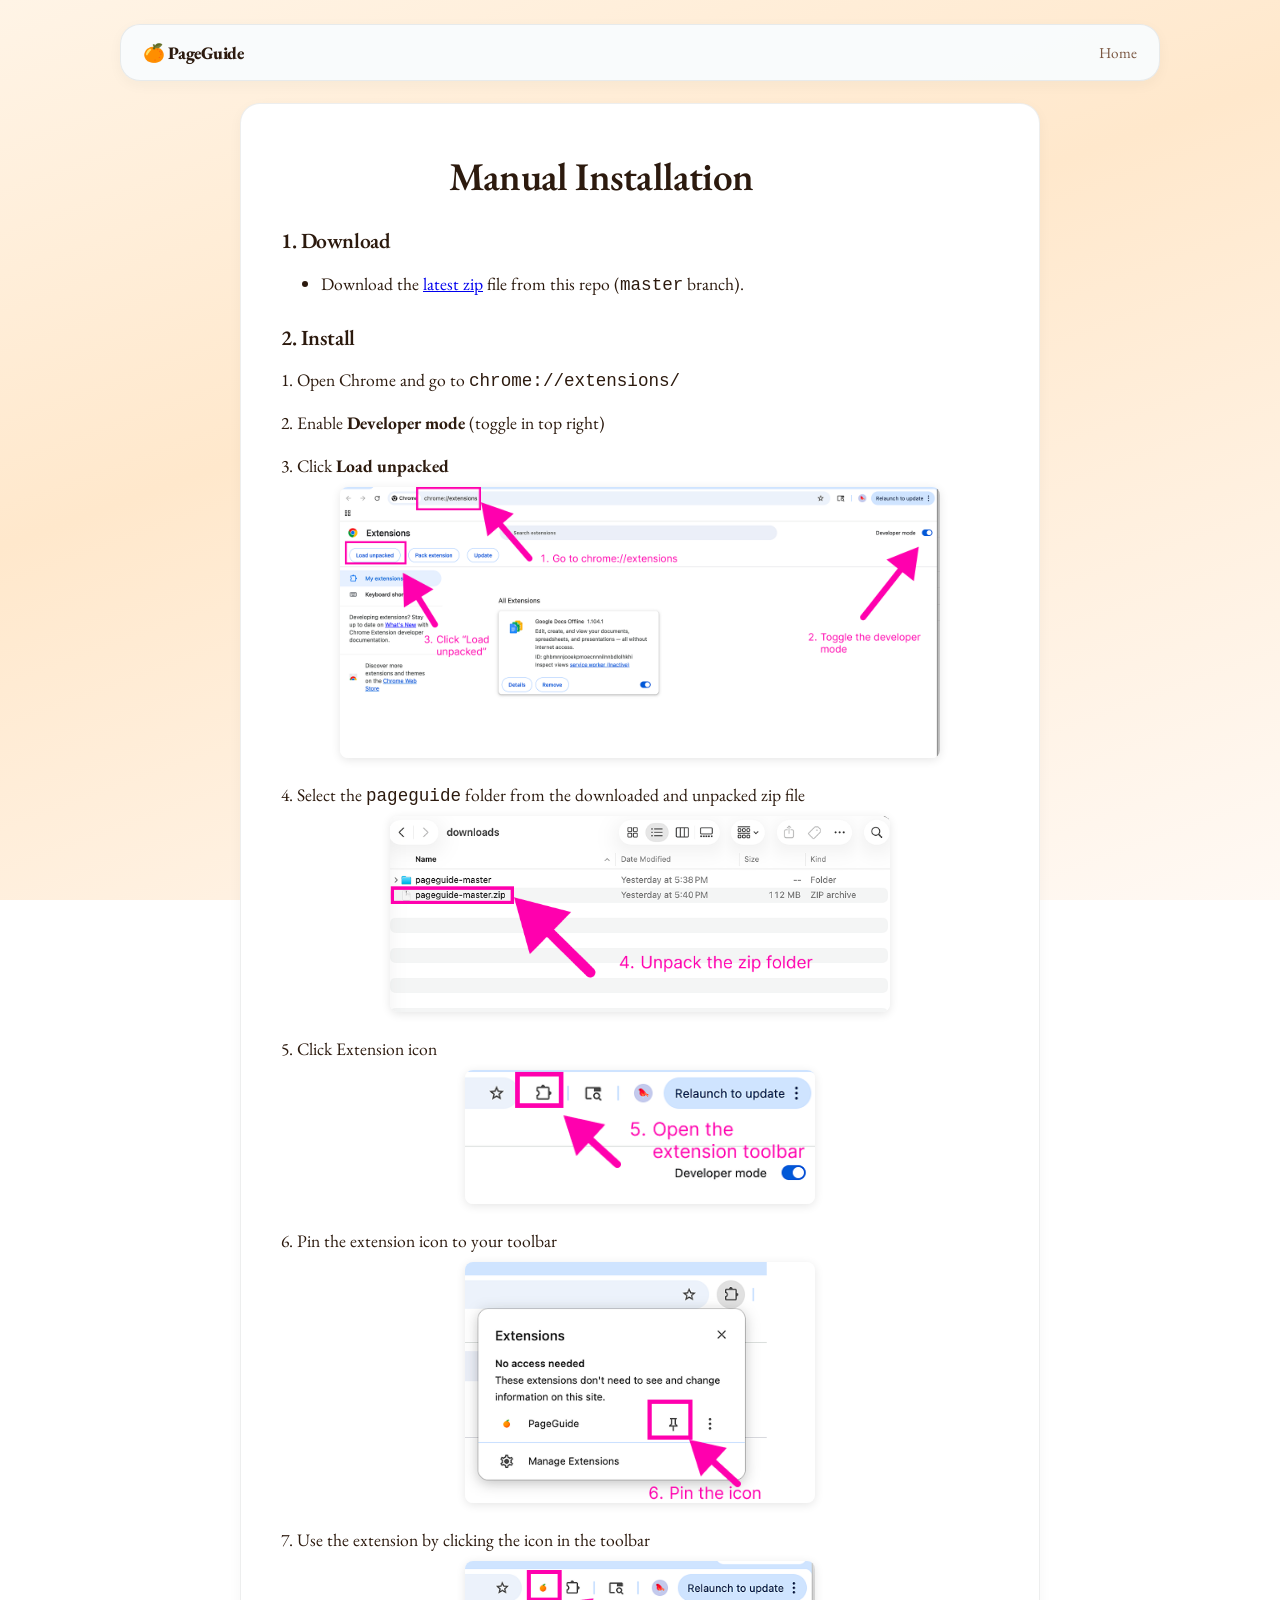
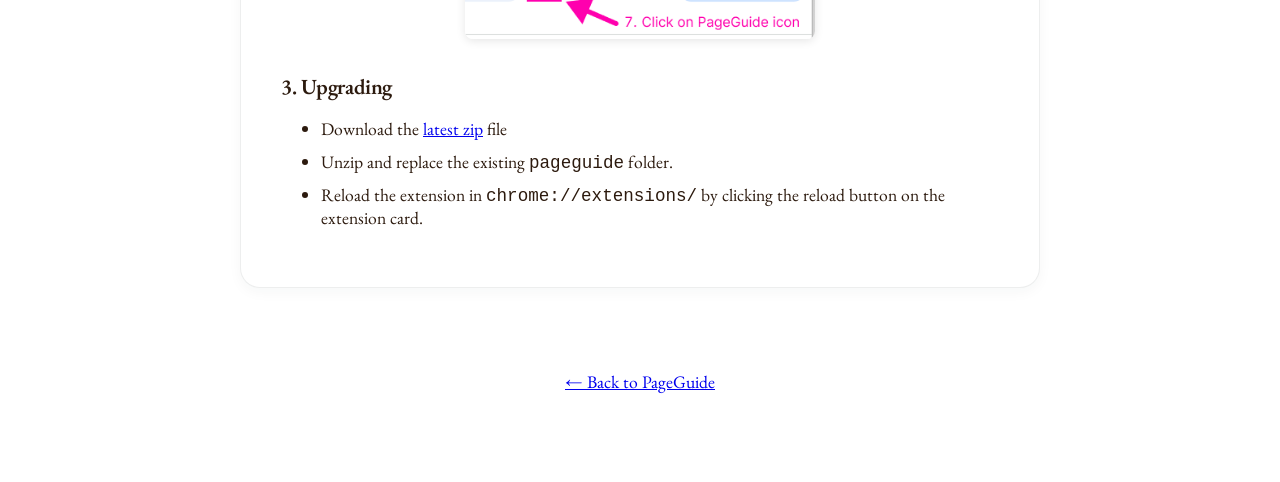
==== how_to_load.html @ c18621b8 "Add how_to_load.html page" ====
<!DOCTYPE html>
<html lang="en">
  <head>
    <meta charset="UTF-8" />
    <meta name="viewport" content="width=device-width, initial-scale=1.0" />
    <title>Download Extension | PageGuide</title>
    <link rel="preconnect" href="https://fonts.googleapis.com" />
    <link rel="preconnect" href="https://fonts.gstatic.com" crossorigin />
    <link href="https://fonts.googleapis.com/css2?family=EB+Garamond:ital,wght@0,400;0,500;0,600;1,400&display=swap" rel="stylesheet" />
    <link rel="stylesheet" href="styles.css" />
  </head>
  <body>
    <div class="page-shell">
      <div class="topbar">
        <a href="index.html" class="brand">🍊 PageGuide</a>
        <nav class="nav">
          <a href="index.html">Home</a>
        </nav>
      </div>

      <main id="home" style="max-width: 800px; margin: 0 auto; background: white; padding: 40px; border-radius: 20px; box-shadow: 0 4px 14px rgba(31, 41, 55, 0.04); border: 1px solid rgba(29, 47, 45, 0.08);">
        <h1 style="margin-bottom: 30px; text-align: center;">Manual Installation</h1>
        
        <h3 style="margin-top: 30px; margin-bottom: 10px;">1. Download</h3>
        <ul>
          <li style="margin-bottom: 10px;">Download the <a href="https://github.com/tin-xai/pageguide/releases/download/pageguide/pageguide-master.zip">latest zip</a> file from this repo (<code>master</code> branch).</li>
        </ul>

        <h3 style="margin-top: 30px; margin-bottom: 10px;">2. Install</h3>
        <ul style="list-style-type: none; padding-left: 0;">
          <li style="margin-bottom: 20px;">
            1. Open Chrome and go to <code>chrome://extensions/</code>
          </li>
          <li style="margin-bottom: 20px;">
            2. Enable <strong>Developer mode</strong> (toggle in top right)
          </li>
          <li style="margin-bottom: 20px;">
            3. Click <strong>Load unpacked</strong>
            <p align="center" style="margin-top: 10px;">
              <img src="figures/load_extension/load_extension.png" alt="Load unpacked" width="600" style="border-radius: 8px; box-shadow: 0 2px 10px rgba(0,0,0,0.1);">
            </p>
          </li>
          <li style="margin-bottom: 20px;">
            4. Select the <code>pageguide</code> folder from the downloaded and unpacked zip file
            <p align="center" style="margin-top: 10px;">
              <img src="figures/load_extension/unzip_folder.png" alt="Select the pageguide folder" width="500" style="border-radius: 8px; box-shadow: 0 2px 10px rgba(0,0,0,0.1);">
            </p>
          </li>
          <li style="margin-bottom: 20px;">
            5. Click Extension icon
            <p align="center" style="margin-top: 10px;">
              <img src="figures/load_extension/open_extension_icon.png" alt="Click Extension icon" width="350" style="border-radius: 8px; box-shadow: 0 2px 10px rgba(0,0,0,0.1);">
            </p>
          </li>
          <li style="margin-bottom: 20px;">
            6. Pin the extension icon to your toolbar
            <p align="center" style="margin-top: 10px;">
              <img src="figures/load_extension/pin_icon.png" alt="Pin the extension icon" width="350" style="border-radius: 8px; box-shadow: 0 2px 10px rgba(0,0,0,0.1);">
            </p>
          </li>
          <li style="margin-bottom: 20px;">
            7. Use the extension by clicking the icon in the toolbar
            <p align="center" style="margin-top: 10px;">
              <img src="figures/load_extension/click_icon_to_use.png" alt="Use the extension" width="350" style="border-radius: 8px; box-shadow: 0 2px 10px rgba(0,0,0,0.1);">
            </p>
          </li>
        </ul>

        <h3 style="margin-top: 30px; margin-bottom: 10px;">3. Upgrading</h3>
        <ul>
          <li style="margin-bottom: 10px;">Download the <a href="https://github.com/tin-xai/pageguide/archive/refs/heads/master.zip">latest zip</a> file</li>
          <li style="margin-bottom: 10px;">Unzip and replace the existing <code>pageguide</code> folder.</li>
          <li style="margin-bottom: 10px;">Reload the extension in <code>chrome://extensions/</code> by clicking the reload button on the extension card.</li>
        </ul>
      </main>

      <footer class="footer" style="text-align: center; margin-top: 40px;">
        <p>
          <a href="index.html">← Back to PageGuide</a>
        </p>
      </footer>
    </div>
  </body>
</html>
---- styles.css ----
:root {
  --bg: #fff9f4;
  --bg-soft: #fff3e8;
  --paper: #fffaf6;
  --ink: #2c1a0e;
  --muted: #7a5640;
  --line: rgba(44, 26, 14, 0.1);
  --accent: #e07820;
  --accent-soft: rgba(224, 120, 32, 0.14);
  --find: #2b6cb0;
  --guide: #2f855a;
  --hide: #c05621;
  --shadow: 0 12px 32px rgba(31, 41, 55, 0.06);
  --radius-lg: 28px;
  --radius-md: 20px;
  --radius-sm: 14px;
}

* {
  box-sizing: border-box;
}

html {
  scroll-behavior: smooth;
}

body {
  margin: 0;
  font-family: 'EB Garamond', Georgia, serif;
  font-size: 1.1rem;
  color: var(--ink);
  background: linear-gradient(160deg, #fff4e6 0%, #ffe8cc 40%, #fff9f4 100%);
  background-attachment: fixed;
}

/* ── Academic paper section titles ───────────────── */
.paper-section-title {
  text-align: center;
  font-family: 'EB Garamond', Georgia, serif;
  font-size: 2rem;
  font-weight: 500;
  letter-spacing: 0.01em;
  margin: 56px 0 20px;
  color: var(--ink);
}

.paper-section-intro {
  max-width: 720px;
  margin: 0 auto 32px;
  text-align: justify;
  line-height: 1.8;
  color: var(--muted);
  font-size: 1.05rem;
}

.page-shell {
  width: min(1040px, calc(100% - 32px));
  margin: 0 auto;
  padding: 24px 0 48px;
}

.topbar {
  position: sticky;
  top: 12px;
  z-index: 20;
  display: flex;
  align-items: center;
  justify-content: space-between;
  gap: 24px;
  padding: 16px 22px;
  margin-bottom: 22px;
  border: 1px solid rgba(29, 47, 45, 0.08);
  border-radius: 20px;
  background: rgba(249, 251, 253, 0.96);
  box-shadow: 0 4px 14px rgba(31, 41, 55, 0.04);
}

.brand,
.nav a,
.button {
  text-decoration: none;
}

.brand {
  color: var(--ink);
  font-weight: 800;
  letter-spacing: -0.03em;
}

.nav {
  display: flex;
  flex-wrap: wrap;
  gap: 18px;
}

.nav a {
  color: var(--muted);
  font-size: 0.95rem;
  transition: color 180ms ease;
}

.nav a:hover,
.nav a.is-active {
  color: var(--ink);
}

section,
.footer {
  background: transparent;
}

.footer {
  border-radius: var(--radius-lg);
}

.hero,
.inputs-section,
.modes-section,
.framework-section,
.results-section,
.study-section,
.impact-section {
  padding: 32px;
  margin-bottom: 18px;
}

.hero {
  display: block;
  padding-top: 16px;
  padding-bottom: 12px;
}

.eyebrow,
.section-label,
.stage-label,
.mode-kicker,
.stat-label {
  text-transform: uppercase;
  letter-spacing: 0.18em;
  font-size: 0.73rem;
  font-weight: 700;
  color: var(--muted);
}

h1,
h2,
h3 {
  margin: 0;
  letter-spacing: -0.02em;
  font-family: 'EB Garamond', Georgia, serif;
  font-weight: 600;
}

h1 {
  max-width: 640px;
  margin: 12px 0 0;
  font-size: clamp(1.55rem, 3.3vw, 2.45rem);
  line-height: 1.08;
}

h1 span {
  display: block;
}

h2 {
  font-size: clamp(1.45rem, 2.8vw, 2.05rem);
  line-height: 1.12;
}

h3 {
  font-size: clamp(1.05rem, 1.8vw, 1.35rem);
  line-height: 1.2;
}

.hero-mark-inline {
  display: inline;
  font-style: normal;
  font-size: 0.85em;
  vertical-align: middle;
}

.hero-tagline {
  max-width: 680px;
  margin: 14px auto 0;
  color: var(--muted);
  font-size: clamp(0.95rem, 1.5vw, 1.05rem);
  line-height: 1.6;
  font-style: italic;
}

.hero-authors {
  max-width: 820px;
  margin: 10px auto 0;
  color: #4b7a67;
  font-size: clamp(0.95rem, 1.5vw, 1.05rem);
  line-height: 1.5;
  text-align: center;
}

.author-link {
  display: inline-block;
  color: #4b7a67;
  text-decoration: none;
  white-space: nowrap;
}

a.author-link:hover {
  color: #e07820;
  text-decoration: underline;
}

.hero-affiliations {
  margin-top: 8px;
  text-align: center;
}

.affiliation-logos {
  display: flex;
  align-items: center;
  justify-content: center;
  gap: 36px;
  flex-wrap: wrap;
}

.affiliation-logo-item {
  display: flex;
  align-items: center;
  gap: 4px;
}

.affiliation-logo {
  width: auto;
  object-fit: contain;
  opacity: 0.85;
}

.affiliation-logo-auburn {
  height: 40px;
}

.affiliation-logo-uva {
  height: 48px;
}

.hero-links {
  display: flex;
  flex-wrap: wrap;
  gap: 10px;
  margin-top: 10px;
}

.hero-link-featured {
  background: linear-gradient(135deg, #e07820, #c95c10) !important;
  color: white !important;
  border-color: transparent !important;
  box-shadow: 0 4px 16px rgba(224, 120, 32, 0.35) !important;
  font-weight: 600;
}

.button {
  display: inline-flex;
  align-items: center;
  justify-content: center;
  min-width: 170px;
  padding: 12px 18px;
  border-radius: 12px;
  font-weight: 700;
  transition: transform 180ms ease, box-shadow 180ms ease, background 180ms ease;
}

.button:hover {
  transform: translateY(-1px);
}

.button-primary {
  color: white;
  background: linear-gradient(135deg, #e07820, #c95c10);
  box-shadow: 0 14px 32px rgba(224, 120, 32, 0.28);
}

.button-secondary {
  color: var(--ink);
  border: 1px solid var(--line);
  background: rgba(255, 255, 255, 0.5);
}

.hero-link {
  min-width: 0;
  color: #22282d;
  border: 1px solid rgba(29, 47, 45, 0.16);
  border-radius: 12px;
  background: #f5f8fb;
  letter-spacing: 0.02em;
  font-size: 0.92rem;
}

.hero-link-emphasis {
  border-width: 2px;
  box-shadow: inset 0 0 0 1px rgba(29, 47, 45, 0.12);
}

.hero-teaser {
  max-width: 620px;
  margin: 18px 0 0;
  color: #44504e;
  font-size: 1rem;
  line-height: 1.75;
}

.hero-copy {
  max-width: 860px;
  margin: 0 auto;
  text-align: left;
}

.hero-centered .hero-copy {
  text-align: center;
}


.hero-centered h1 {
  margin-left: auto;
  margin-right: auto;
}

.hero-links-centered {
  justify-content: center;
}


.callout-grid {
  display: grid;
  grid-template-columns: repeat(2, minmax(0, 1fr));
  gap: 22px;
  margin-bottom: 22px;
  background: transparent;
  box-shadow: none;
  border: 0;
}

.callout-grid .paper-section-title {
  grid-column: 1 / -1;
  margin-top: 12px;
}

.abstract-card-full {
  grid-column: 1 / -1;
}

.abstract-list {
  margin: 10px 0 0 1.2em;
  padding: 0;
  display: flex;
  flex-direction: column;
  gap: 6px;
}

.section-heading-wide {
  grid-column: 1 / -1;
  margin-bottom: 0;
}

.inputs-grid {
  display: grid;
  grid-template-columns: repeat(2, minmax(0, 1fr));
  gap: 18px;
}

.callout {
  padding: 24px;
  border-radius: 18px;
  border: 1px solid rgba(36, 50, 58, 0.08);
  background: var(--paper);
  box-shadow: none;
}

.callout p:last-child {
  margin-bottom: 0;
  line-height: 1.8;
}

.section-heading {
  margin-bottom: 22px;
}

.section-heading h2 {
  margin-top: 8px;
  max-width: 800px;
}

.section-intro {
  max-width: 700px;
  margin: 10px 0 0;
  color: var(--muted);
  line-height: 1.7;
}

.takeaway-list {
  margin: 0;
  padding-left: 18px;
  line-height: 1.8;
  color: var(--ink);
}

.mode-switch {
  display: inline-flex;
  gap: 10px;
  padding: 6px;
  border: 1px solid var(--line);
  border-radius: 14px;
  background: rgba(255, 255, 255, 0.7);
}

.mode-pill {
  border: 0;
  border-radius: 10px;
  padding: 9px 14px;
  background: transparent;
  color: var(--muted);
  font-weight: 700;
  cursor: pointer;
  transition: background 180ms ease, color 180ms ease;
}

.mode-pill.is-active {
  background: var(--ink);
  color: white;
}

.mode-pill-icon {
  width: 15px;
  height: 15px;
  display: inline-block;
  vertical-align: middle;
  margin-right: 5px;
  margin-top: -2px;
  flex-shrink: 0;
}

.mode-pill-pdf   { border-left: 3px solid #e55a2b; }
.mode-pill-vqa   { border-left: 3px solid #0D5BDC; }
.mode-pill-pageoff { border-left: 3px solid #7950F2; }

/* ── Video Demonstrations ─────────────────────────────────── */
.video-switch {
  display: flex;
  flex-wrap: wrap;
  gap: 8px;
  margin: 20px 0 16px;
}

.video-pill {
  display: inline-flex;
  align-items: center;
  gap: 6px;
  padding: 6px 16px;
  border-radius: 999px;
  border: 1.5px solid currentColor;
  background: transparent;
  font-family: inherit;
  font-size: 0.82rem;
  font-weight: 500;
  cursor: pointer;
  transition: background 0.15s, color 0.15s;
}

.video-pill-find    { border-color: #FFAB40; color: #b45309; }
.video-pill-find.is-active,
.video-pill-find:hover    { background: #FFAB40; color: #fff; }

.video-pill-guide   { border-color: #0D5BDC; color: #0D5BDC; }
.video-pill-guide.is-active,
.video-pill-guide:hover   { background: #0D5BDC; color: #fff; }

.video-pill-hide    { border-color: #7950F2; color: #7950F2; }
.video-pill-hide.is-active,
.video-pill-hide:hover    { background: #7950F2; color: #fff; }

.video-pill-pdf     { border-color: #e55a2b; color: #c0431a; }
.video-pill-pdf.is-active,
.video-pill-pdf:hover     { background: #e55a2b; color: #fff; }

.video-pill-vqa     { border-color: #0ea5e9; color: #0369a1; }
.video-pill-vqa.is-active,
.video-pill-vqa:hover     { background: #0ea5e9; color: #fff; }

.video-stage {
  margin-bottom: 40px;
}

.realworld-highlight {
  margin: 32px 0;
  padding: 36px 40px;
  background: linear-gradient(135deg, #fff8f0, #fff3e0);
  border: 2px solid #e07820;
  border-radius: 20px;
  box-shadow: 0 8px 32px rgba(224, 120, 32, 0.12);
  text-align: center;
}

.realworld-label {
  display: inline-block;
  background: #e07820;
  color: white;
  font-size: 0.85rem;
  font-family: 'EB Garamond', Georgia, serif;
  letter-spacing: 0.08em;
  text-transform: uppercase;
  padding: 4px 14px;
  border-radius: 20px;
  margin-bottom: 10px;
}

.realworld-title {
  margin-top: 8px;
}

.realworld-intro {
  max-width: 680px;
  margin: 0 auto 20px;
  color: var(--muted);
  font-style: italic;
}

.video-player {
  display: none;
  width: 75%;
  border-radius: 8px;
  box-shadow: 0 2px 16px rgba(0,0,0,0.10);
}

.video-player.is-active {
  display: block;
  margin: 0 auto;
}

/* ─────────────────────────────────────────────────────────── */

.mode-stage {
  margin-top: 20px;
}

.mode-panel {
  display: none;
  grid-template-columns: 1.05fr 0.95fr;
  gap: 28px;
  align-items: center;
}

.mode-panel.is-active {
  display: grid;
}

.mode-copy h3 {
  margin-top: 10px;
}

.mode-copy p {
  margin: 16px 0 0;
  color: var(--muted);
  line-height: 1.85;
}

.feature-list {
  margin: 20px 0 0;
  padding-left: 18px;
  color: var(--ink);
  line-height: 1.9;
}

.browser-card {
  min-height: 340px;
  padding: 14px;
  border-radius: 18px;
  border: 1px solid rgba(24, 41, 39, 0.12);
  background: #f5f9fc;
  box-shadow: inset 0 1px 0 rgba(255, 255, 255, 0.7);
}

.browser-top {
  display: flex;
  gap: 8px;
  margin-bottom: 16px;
}

.browser-top span {
  width: 10px;
  height: 10px;
  border-radius: 50%;
  background: rgba(29, 47, 45, 0.2);
}

.browser-body {
  position: relative;
  height: 280px;
  padding: 20px;
  border-radius: 14px;
  background: rgba(255, 255, 255, 0.82);
  overflow: hidden;
}

.fake-heading,
.fake-line,
.fake-highlight,
.fake-callout,
.guide-rail,
.guide-target,
.suppressed-block,
.blur-tile {
  border-radius: 12px;
}

.fake-heading {
  width: 58%;
  height: 18px;
  background: rgba(29, 47, 45, 0.12);
  margin-bottom: 14px;
}

.fake-heading.short {
  width: 42%;
}

.fake-line {
  height: 11px;
  margin-bottom: 12px;
  background: rgba(29, 47, 45, 0.09);
}

.w-90 { width: 90%; }
.w-85 { width: 85%; }
.w-80 { width: 80%; }
.w-75 { width: 75%; }
.w-70 { width: 70%; }

.fake-highlight {
  width: 64%;
  height: 44px;
  margin: 18px 0 16px;
  background:
    linear-gradient(0deg, rgba(250, 204, 21, 0.24), rgba(250, 204, 21, 0.24)),
    rgba(59, 130, 246, 0.1);
  outline: 2px solid rgba(43, 108, 176, 0.32);
}

.fake-callout {
  position: absolute;
  right: 18px;
  top: 96px;
  padding: 10px 12px;
  border: 1px solid rgba(43, 108, 176, 0.2);
  background: rgba(243, 249, 255, 0.98);
  color: #1e4b80;
  font-size: 0.85rem;
  font-weight: 600;
}

.guide-rail {
  width: 50%;
  padding: 14px;
  border: 1px solid rgba(47, 133, 90, 0.18);
  background: rgba(240, 248, 244, 0.96);
}

.guide-step {
  padding: 10px 12px;
  border-radius: 10px;
  color: #2f5544;
  font-size: 0.92rem;
}

.guide-step.active {
  background: rgba(47, 133, 90, 0.14);
  font-weight: 700;
}

.guide-target {
  position: absolute;
  right: 44px;
  top: 124px;
  width: 118px;
  height: 46px;
  border: 2px solid rgba(47, 133, 90, 0.4);
  background: rgba(47, 133, 90, 0.12);
}

.guide-pointer {
  position: absolute;
  inset: 0;
}

.guide-pointer::before,
.guide-pointer::after {
  content: "";
  position: absolute;
}

.guide-pointer::before {
  width: 120px;
  height: 2px;
  left: 48%;
  top: 145px;
  background: rgba(47, 133, 90, 0.6);
}

.guide-pointer::after {
  right: 148px;
  top: 139px;
  border-top: 7px solid transparent;
  border-bottom: 7px solid transparent;
  border-left: 11px solid rgba(47, 133, 90, 0.6);
}

.browser-hide .browser-body {
  display: grid;
  grid-template-columns: 1.3fr 0.7fr;
  gap: 18px;
}

.suppressed-block {
  display: flex;
  align-items: center;
  min-height: 74px;
  padding: 16px;
  margin: 18px 0 16px;
  border: 1px dashed rgba(192, 86, 33, 0.35);
  background: rgba(255, 244, 237, 0.96);
  color: #9a4318;
  font-weight: 600;
}

.noise-column {
  display: grid;
  gap: 14px;
}

.blur-tile {
  height: 120px;
  background: rgba(29, 47, 45, 0.1);
  filter: blur(1px);
  opacity: 0.55;
}

.pipeline {
  display: grid;
  grid-template-columns: 1fr 0.9fr 1.2fr;
  gap: 18px;
  align-items: stretch;
}

.pipeline-stage,
.pipeline-router,
.pipeline-actions,
.action-card,
.stat-card,
.chart-block,
.delta-card,
.note,
.impact-card {
  border: 1px solid var(--line);
  background: rgba(255, 255, 255, 0.74);
  box-shadow: inset 0 1px 0 rgba(255, 255, 255, 0.72);
}

.pipeline-stage,
.pipeline-router,
.pipeline-actions {
  padding: 20px;
  border-radius: 18px;
}

.source-badge {
  display: grid;
  grid-template-columns: auto 1fr;
  gap: 12px;
  padding: 16px;
  border-radius: 18px;
  background: rgba(244, 248, 251, 0.96);
}

.source-badge-large {
  min-height: 140px;
  align-content: start;
  padding: 18px 18px;
}

.source-icon {
  display: grid;
  place-items: center;
  width: 42px;
  height: 42px;
  border-radius: 50%;
  background: rgba(29, 47, 45, 0.08);
  font-weight: 800;
}

.source-badge-large p {
  font-size: 1.05rem;
  font-weight: 700;
}

.source-badge-large small {
  display: block;
  margin-top: 8px;
  max-width: 240px;
  line-height: 1.55;
}

.source-badge p,
.router-metric span,
.stat-text,
.note p,
.impact-card p,
.framework-caption,
.chart-header p {
  color: var(--muted);
}

.source-badge p,
.router-metric,
.bar-row,
.delta-values,
.stat-card {
  margin: 0;
}

.pipeline-stage ul {
  margin: 16px 0 0;
  padding-left: 18px;
  line-height: 1.85;
}

.pipeline-router p {
  line-height: 1.75;
}

.router-metric {
  margin-top: 22px;
  display: flex;
  align-items: baseline;
  justify-content: space-between;
  gap: 12px;
}

.router-metric strong {
  font-size: 2.1rem;
  font-family: Arial, Helvetica, sans-serif;
}

.pipeline-actions {
  display: grid;
  gap: 14px;
}

.action-card {
  padding: 18px;
  border-radius: 18px;
}

.action-card p {
  margin: 12px 0 0;
  line-height: 1.65;
}

.action-tag {
  display: inline-flex;
  padding: 6px 10px;
  border-radius: 999px;
  font-size: 0.8rem;
  font-weight: 800;
}

.find-card .action-tag {
  color: var(--find);
  background: rgba(43, 108, 176, 0.12);
}

.guide-card .action-tag {
  color: var(--guide);
  background: rgba(47, 133, 90, 0.12);
}

.hide-card .action-tag {
  color: var(--hide);
  background: rgba(192, 86, 33, 0.12);
}

.framework-caption {
  margin-top: 18px;
  text-align: center;
  font-size: 0.96rem;
}

.stats-grid,
.study-grid,
.impact-layout,
.study-notes {
  display: grid;
  gap: 18px;
}

.stats-grid {
  grid-template-columns: repeat(4, minmax(0, 1fr));
}

.stat-card {
  padding: 20px;
  border-radius: 18px;
}

.stat-value {
  display: block;
  margin-top: 12px;
  font-size: 2rem;
  line-height: 1;
  font-family: Arial, Helvetica, sans-serif;
  font-weight: 700;
}

.stat-unit {
  display: inline-block;
  margin-top: 8px;
  color: var(--muted);
  font-size: 0.95rem;
}

.stat-text {
  margin-top: 18px;
  line-height: 1.7;
}

.chart-block {
  margin-top: 18px;
  padding: 22px;
  border-radius: 18px;
}

.chart-header h3 {
  font-size: 1.2rem;
}

.bars {
  margin-top: 24px;
  display: grid;
  gap: 16px;
}

.bar-row {
  display: grid;
  grid-template-columns: 220px 1fr 70px;
  align-items: center;
  gap: 16px;
}

.bar-track {
  position: relative;
  height: 14px;
  border-radius: 999px;
  background: rgba(29, 47, 45, 0.08);
  overflow: hidden;
}

.bar-fill {
  position: absolute;
  inset: 0 auto 0 0;
  width: var(--fill);
  border-radius: inherit;
  background: linear-gradient(90deg, #1d6a4b, #d98e52);
  transform: scaleX(0);
  transform-origin: left;
  transition: transform 850ms cubic-bezier(0.16, 1, 0.3, 1);
}

.bar-fill.is-visible {
  transform: scaleX(1);
}

.study-grid {
  grid-template-columns: repeat(3, minmax(0, 1fr));
}

.delta-card,
.note,
.impact-card {
  padding: 24px;
  border-radius: 24px;
}

.delta-card p {
  margin: 0;
  color: var(--muted);
}

.delta-values {
  display: flex;
  align-items: center;
  gap: 12px;
  margin-top: 16px;
  font-size: 1.2rem;
}

.delta-values strong {
  font-size: 2rem;
  font-family: Arial, Helvetica, sans-serif;
  font-weight: 700;
}

.arrow {
  color: var(--muted);
}

.study-notes,
.impact-layout {
  margin-top: 18px;
  grid-template-columns: repeat(3, minmax(0, 1fr));
}

.note h3,
.impact-card h3 {
  font-size: 1.2rem;
}

.note p,
.impact-card p {
  line-height: 1.75;
}

.footer {
  padding: 24px 30px;
  text-align: center;
  color: var(--muted);
}

.reveal {
  opacity: 0;
  transform: translateY(24px);
  transition:
    opacity 650ms ease,
    transform 650ms ease;
}

.reveal.is-visible {
  opacity: 1;
  transform: translateY(0);
}

@media (max-width: 1080px) {
  .pipeline {
    grid-template-columns: repeat(2, minmax(0, 1fr));
  }

  .stats-grid,
  .study-grid,
  .study-notes,
  .impact-layout {
    grid-template-columns: repeat(2, minmax(0, 1fr));
  }
}

@media (max-width: 800px) {
  .page-shell {
    width: min(100% - 20px, 1180px);
    padding-top: 12px;
  }

  .topbar {
    position: static;
    border-radius: 28px;
    padding: 16px 18px;
  }

  .nav {
    gap: 12px;
  }

  .hero,
  .modes-section,
  .framework-section,
  .results-section,
  .study-section,
  .impact-section {
    padding: 28px 22px;
  }

  .callout-grid,
  .inputs-grid,
  .mode-panel,
  .pipeline,
  .stats-grid,
  .study-grid,
  .study-notes,
  .impact-layout {
    grid-template-columns: 1fr;
  }

  .hero-link {
    min-width: min(100%, 260px);
  }

  .hero-copy {
    text-align: center;
  }

  .hero-mark {
    margin-left: auto;
    margin-right: auto;
  }

  h1,
  .hero-teaser {
    margin-left: auto;
    margin-right: auto;
  }

  .hero-links {
    justify-content: center;
  }

  .bar-row {
    grid-template-columns: 1fr;
    gap: 8px;
  }
}

/* ── Paper figures ────────────────────────────────── */
.paper-figure {
  display: block;
  width: 100%;
  height: auto;
  border-radius: var(--radius-sm);
  border: 1px solid var(--line);
  background: var(--paper);
}

.paper-figure-wide {
  width: 100%;
}

.figure-caption {
  margin-top: 10px;
  font-size: 0.9rem;
  color: var(--muted);
  line-height: 1.6;
}

.caption-icon {
  display: inline-block;
  width: 1.1em;
  height: 1.1em;
  vertical-align: middle;
  margin-right: 3px;
  margin-top: -2px;
  border-radius: 3px;
  object-fit: contain;
}

sc {
  font-variant: small-caps;
  font-style: normal;
}

/* ── BibTeX section ───────────────────────────────── */
.bibtex-section {
  margin-top: 0;
  background: none;
  border: none;
  box-shadow: none;
  padding: 0;
}

.bibtex-card {
  position: relative;
  background: #1e2130;
  border-radius: var(--radius-md);
  padding: 28px 32px;
  max-width: 720px;
  margin: 0 auto;
}

.bibtex-pre {
  margin: 0;
  font-family: 'Courier New', Courier, monospace;
  font-size: 0.9rem;
  line-height: 1.75;
  color: #c9d1d9;
  white-space: pre;
  overflow-x: auto;
}

.bibtex-copy-btn {
  position: absolute;
  top: 14px;
  right: 14px;
  padding: 6px 16px;
  border-radius: 8px;
  border: 1px solid rgba(255,255,255,0.15);
  background: rgba(255,255,255,0.08);
  color: #c9d1d9;
  font-family: 'EB Garamond', Georgia, serif;
  font-size: 0.9rem;
  cursor: pointer;
  transition: background 160ms ease, color 160ms ease;
}

.bibtex-copy-btn:hover {
  background: rgba(255,255,255,0.16);
  color: #fff;
}

.bibtex-copy-btn.copied {
  background: #2ea043;
  border-color: #2ea043;
  color: #fff;
}

.figure-fallback {
  display: flex;
  align-items: center;
  justify-content: center;
  height: 100%;
  color: var(--muted);
  font-size: 0.9rem;
  font-style: italic;
}

.framework-figure {
  margin-top: 32px;
}

/* ── Method workflow figure ───────────────────────── */
.method-workflow {
  margin-bottom: 36px;
  display: flex;
  flex-direction: column;
  align-items: center;
}

.method-workflow-img {
  width: 75%;
  height: auto;
}

.caption-arrow {
  font-family: monospace;
  font-size: 0.85em;
  font-weight: 700;
}

.caption-arrow-find  { color: #FFAB40; }
.caption-arrow-guide { color: #0D5BDC; }
.caption-arrow-hide  { color: #7950F2; }

.caption-highlight-yellow {
  display: inline-block;
  background: #FFD700;
  width: 2.5em;
  height: 0.9em;
  vertical-align: middle;
  border-radius: 2px;
}

/* ── Prompt tabs ──────────────────────────────────── */
.prompt-tabs {
  width: 100%;
  margin: 24px 0 32px;
}

.prompt-switch {
  display: flex;
  flex-wrap: wrap;
  align-items: center;
  gap: 8px;
  margin-bottom: 12px;
}

.prompt-paper-link {
  margin-left: 6px;
  font-size: 0.88rem;
  color: var(--muted);
  font-style: italic;
  text-decoration: none;
  border-bottom: 1px dashed var(--muted);
  transition: color 150ms, border-color 150ms;
}

.prompt-paper-link:hover {
  color: var(--ink);
  border-bottom-color: var(--ink);
}

.prompt-pill {
  padding: 6px 18px;
  border-radius: 8px;
  border: 2px solid transparent;
  font-family: 'EB Garamond', Georgia, serif;
  font-size: 1rem;
  cursor: pointer;
  background: transparent;
  transition: background 160ms, color 160ms, border-color 160ms;
}

/* Router — gray */
.prompt-pill-router               { border-color: #9ca3af; color: #4b5563; }
.prompt-pill-router.is-active,
.prompt-pill-router:hover         { background: #9ca3af; color: #fff; }

/* Find — yellow/amber */
.prompt-pill-find                 { border-color: #FFAB40; color: #b45309; }
.prompt-pill-find.is-active,
.prompt-pill-find:hover           { background: #FFAB40; color: #fff; }

/* Guide — blue */
.prompt-pill-guide                { border-color: #0D5BDC; color: #0D5BDC; }
.prompt-pill-guide.is-active,
.prompt-pill-guide:hover          { background: #0D5BDC; color: #fff; }

/* Hide — violet */
.prompt-pill-hide                 { border-color: #7950F2; color: #7950F2; }
.prompt-pill-hide.is-active,
.prompt-pill-hide:hover           { background: #7950F2; color: #fff; }

.prompt-panel {
  display: none;
}

.prompt-panel.is-active {
  display: block;
}

.prompt-box {
  border-radius: var(--radius-sm);
  padding: 18px 22px;
  display: flex;
  flex-direction: column;
  gap: 10px;
  font-size: 0.95rem;
  line-height: 1.7;
}

.prompt-box p { margin: 0; }

.prompt-role {
  font-weight: 700;
  margin-right: 4px;
}

.prompt-box-router { background: #f3f4f6; border: 1px solid #d1d5db; }
.prompt-box-find   { background: #fffbeb; border: 1px solid #fcd34d; }
.prompt-box-guide  { background: #eff6ff; border: 1px solid #93c5fd; }
.prompt-box-hide   { background: #f5f3ff; border: 1px solid #c4b5fd; }

.prompt-example {
  margin-top: 14px;
  padding: 12px 16px;
  border-radius: 8px;
  display: flex;
  flex-direction: column;
  gap: 8px;
  font-size: 0.88rem;
  line-height: 1.6;
}

.prompt-example p { margin: 0; }

.prompt-example code {
  display: inline-block;
  font-size: 0.82rem;
  word-break: break-all;
}

.prompt-example-label {
  display: block;
  font-size: 0.72rem;
  font-weight: 700;
  letter-spacing: 0.12em;
  text-transform: uppercase;
  margin-bottom: 4px;
  opacity: 0.6;
}

.prompt-example-router { background: #e5e7eb; }
.prompt-example-find   { background: #fef3c7; }
.prompt-example-guide  { background: #dbeafe; }
.prompt-example-hide   { background: #ede9fe; }

/* ── Mode blocks (text + full-width image) ───────── */
.mode-block {
  display: none;
  flex-direction: column;
  gap: 20px;
  margin-top: 24px;
}

.mode-block.is-active {
  display: flex;
}

.mode-block-copy {
  display: flex;
  flex-direction: column;
  gap: 10px;
}

.mode-block-copy h3 {
  margin-top: 4px;
  font-size: 1.2rem;
  line-height: 1.4;
}

.mode-block-copy p {
  margin: 0;
  color: var(--muted);
  line-height: 1.75;
}

.mode-block-figure {
  width: 100%;
}

/* ── Failure cases carousel ───────────────────────── */
.carousel {
  margin-top: 28px;
  background: var(--paper);
  border: 1px solid var(--line);
  border-radius: var(--radius-lg);
  padding: 20px 24px;
}

.carousel-viewport {
  overflow: hidden;
  width: 100%;
  border-radius: var(--radius-sm);
}

.carousel-track {
  display: grid;
  grid-auto-flow: column;
  grid-auto-columns: 100%;
  transition: transform 400ms cubic-bezier(0.4, 0, 0.2, 1);
  will-change: transform;
}

.carousel-slide {
  width: 100%;
  box-sizing: border-box;
  overflow: hidden;
}

.carousel-img {
  width: 100%;
  height: auto;
  border-radius: var(--radius-sm);
  display: block;
}

.carousel-controls {
  display: flex;
  align-items: center;
  justify-content: center;
  gap: 16px;
  margin-top: 18px;
}

.carousel-btn {
  display: grid;
  place-items: center;
  width: 36px;
  height: 36px;
  border-radius: 50%;
  border: 1px solid var(--line);
  background: var(--bg);
  color: var(--ink);
  font-size: 1.1rem;
  cursor: pointer;
  transition: background 150ms, border-color 150ms;
  flex-shrink: 0;
}

.carousel-btn:hover:not(:disabled) {
  background: var(--ink);
  color: #fff;
  border-color: var(--ink);
}

.carousel-btn:disabled {
  opacity: 0.3;
  cursor: default;
}

.carousel-labels {
  display: flex;
  flex-wrap: wrap;
  gap: 6px;
  justify-content: center;
  flex: 1;
}

.carousel-label-btn {
  padding: 5px 12px;
  border-radius: 20px;
  border: 1px solid var(--line);
  background: transparent;
  color: var(--muted);
  font-family: 'EB Garamond', Georgia, serif;
  font-size: 0.88rem;
  cursor: pointer;
  transition: background 160ms, color 160ms, border-color 160ms;
  line-height: 1.3;
}

.carousel-label-btn:hover {
  border-color: var(--ink);
  color: var(--ink);
}

.carousel-label-btn.is-active {
  background: var(--ink);
  border-color: var(--ink);
  color: #fff;
}

.carousel-label-sub {
  display: block;
  font-size: 0.75rem;
  opacity: 0.75;
  font-style: italic;
}

/* ── Video + tweet side-by-side ──────────────────── */
.video-tweet-row {
  display: flex;
  align-items: flex-start;
  gap: 20px;
  margin-top: 16px;
}

.video-tweet-video {
  flex: 1 1 0;
  min-width: 0;
}

.video-tweet-aside {
  flex: 0 0 340px;
  width: 340px;
}

.video-tweet-label {
  display: flex;
  align-items: center;
  gap: 7px;
  font-size: 0.78rem;
  font-weight: 600;
  text-transform: uppercase;
  letter-spacing: 0.08em;
  color: var(--muted);
  margin: 0 0 8px 4px;
}

.video-tweet-dot {
  display: inline-block;
  width: 7px;
  height: 7px;
  border-radius: 50%;
  background: var(--accent);
  animation: pulse 2s infinite;
  flex-shrink: 0;
}

@keyframes pulse {
  0%, 100% { opacity: 1; }
  50% { opacity: 0.4; }
}

@media (max-width: 860px) {
  .video-tweet-row { flex-direction: column; }
  .video-tweet-aside { width: 100%; flex: none; }
}

.carousel-slide-tweet {
  display: flex;
  flex-direction: column;
  align-items: center;
}

.tweet-embed-wrap {
  display: flex;
  justify-content: center;
  width: 100%;
  padding: 8px 0 4px;
}

.tweet-embed-wrap .twitter-tweet {
  margin: 0 auto !important;
}

.motivation-figure {
  margin-top: 32px;
  padding: 24px;
  border-radius: var(--radius-lg);
  background: var(--paper);
  border: 1px solid var(--line);
}

.caption-highlight-pink {
  background: #f9a8d4;
  padding: 1px 4px;
  border-radius: 3px;
  font-family: inherit;
}

.caption-highlight-dark {
  background: #1a1d2d;
  color: #7eb8e0;
  padding: 1px 5px;
  border-radius: 3px;
  font-family: inherit;
}

.caption-highlight-green {
  border: 1.5px solid #2ed573;
  background: rgba(46, 213, 115, 0.12);
  padding: 1px 5px;
  border-radius: 3px;
  font-family: monospace;
  font-size: 0.88em;
}

.caption-highlight-red {
  border: 1.5px solid #ff4757;
  background: rgba(255, 71, 87, 0.1);
  padding: 1px 5px;
  border-radius: 3px;
  font-family: monospace;
  font-size: 0.88em;
}

.caption-btn-next {
  display: inline-block;
  padding: 1px 8px;
  border-radius: 4px;
  background: #2ed573;
  color: #1a1d2d;
  font-family: monospace;
  font-size: 0.85em;
  font-weight: 700;
}

.caption-btn-stop {
  display: inline-block;
  padding: 1px 8px;
  border-radius: 4px;
  background: #ff4757;
  color: #fff;
  font-family: monospace;
  font-size: 0.85em;
  font-weight: 700;
}

.caption-code-red {
  border: 1.5px solid #c0392b;
  padding: 1px 5px;
  border-radius: 3px;
  font-family: monospace;
  font-size: 0.88em;
}

.mode-figure {
  flex: 1 1 0;
  min-width: 0;
}

/* ── Results figures grid ─────────────────────────── */
.results-figures {
  margin-top: 32px;
  display: flex;
  flex-direction: column;
  gap: 24px;
}

.results-figure-row {
  display: grid;
  grid-template-columns: repeat(2, minmax(0, 1fr));
  gap: 20px;
}

.results-figure-wide {
  grid-column: 1 / -1;
}

.results-figure-item {
  display: flex;
  flex-direction: column;
}

@media (max-width: 680px) {
  .results-figure-row {
    grid-template-columns: 1fr;
  }
}

@media (prefers-reduced-motion: reduce) {
  html {
    scroll-behavior: auto;
  }

  *,
  *::before,
  *::after {
    animation: none !important;
    transition: none !important;
  }

  .reveal {
    opacity: 1;
    transform: none;
  }
}
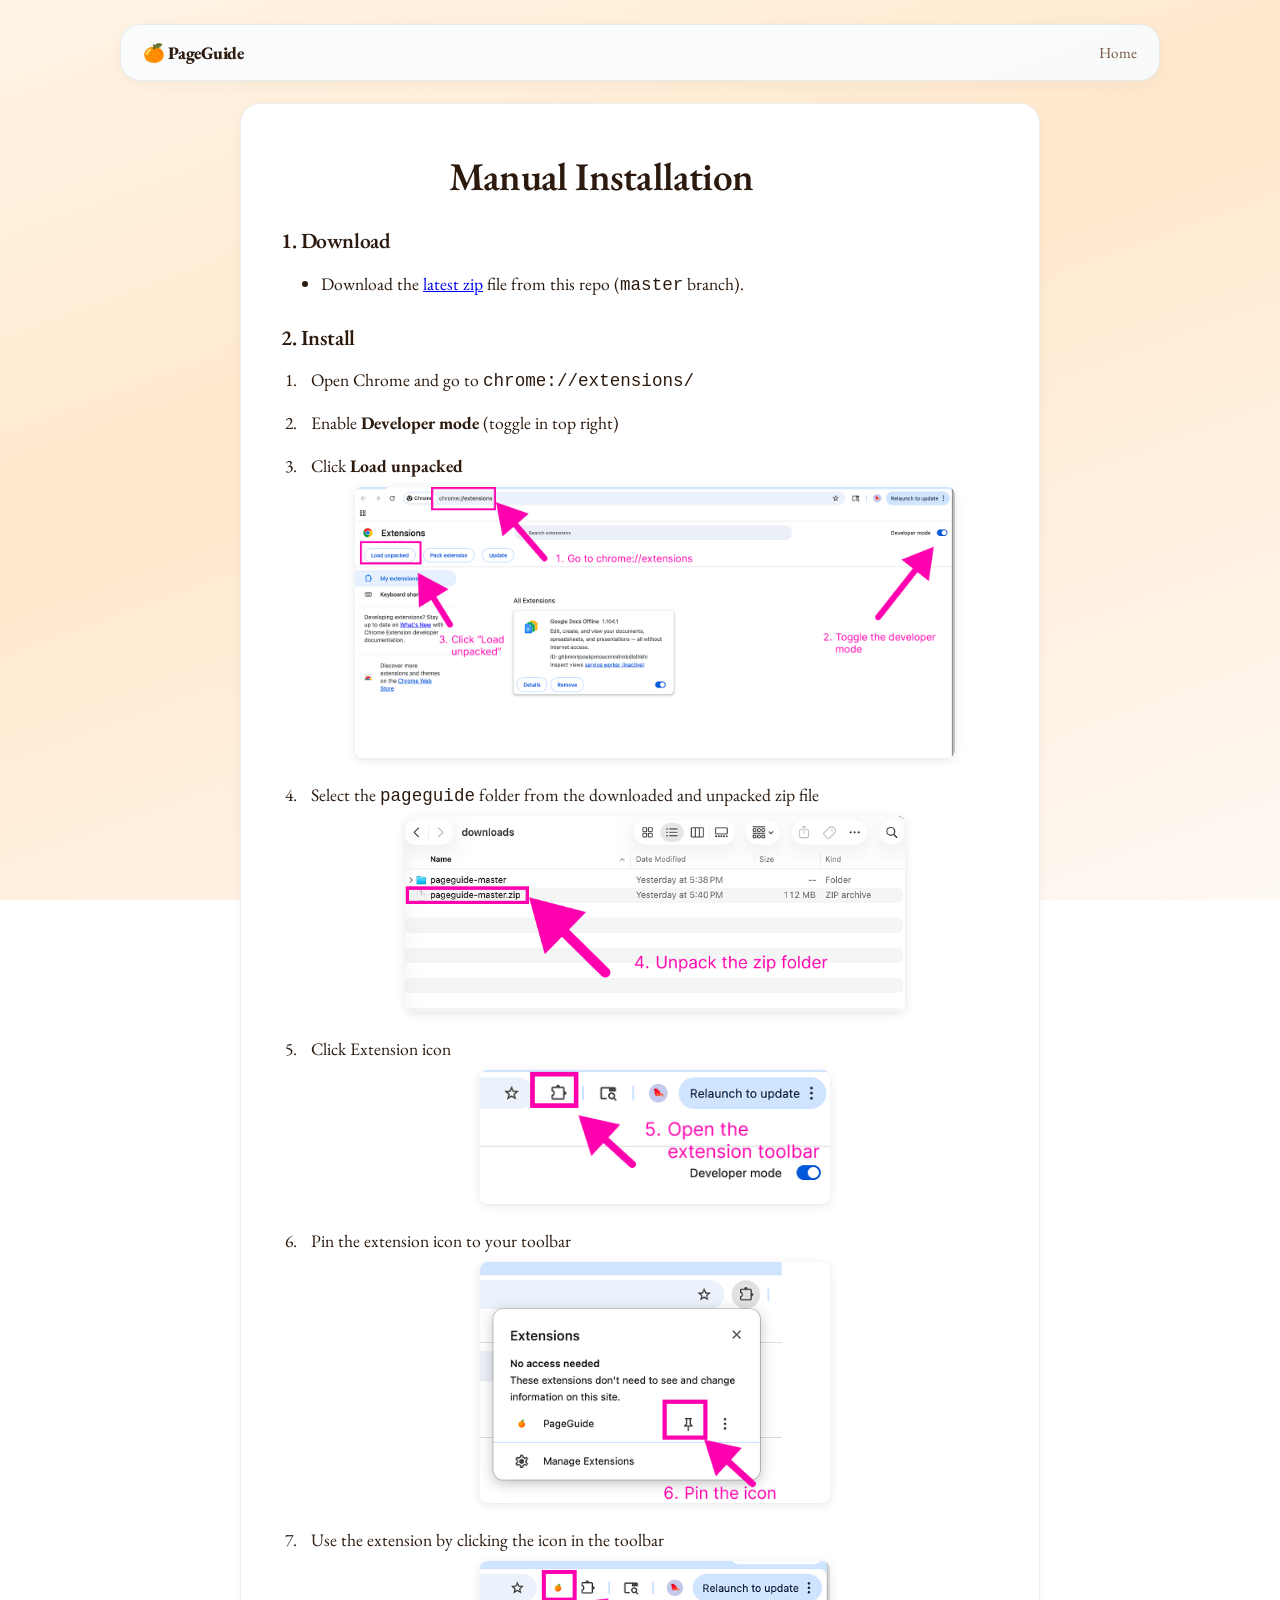
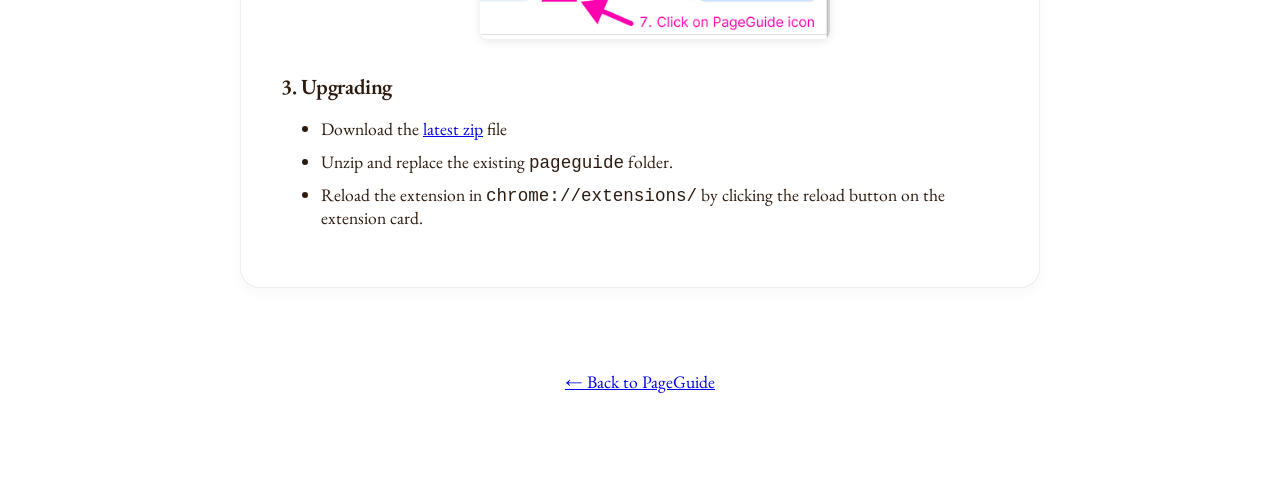
==== commit 70b73597: "Fix numbering and apply index layout to privacy.html" ====
--- a/how_to_load.html
+++ b/how_to_load.html
@@ -27,44 +27,44 @@
         </ul>
 
         <h3 style="margin-top: 30px; margin-bottom: 10px;">2. Install</h3>
-        <ul style="list-style-type: none; padding-left: 0;">
-          <li style="margin-bottom: 20px;">
-            1. Open Chrome and go to <code>chrome://extensions/</code>
+        <ol style="padding-left: 20px;">
+          <li style="margin-bottom: 20px; padding-left: 10px;">
+            Open Chrome and go to <code>chrome://extensions/</code>
           </li>
-          <li style="margin-bottom: 20px;">
-            2. Enable <strong>Developer mode</strong> (toggle in top right)
+          <li style="margin-bottom: 20px; padding-left: 10px;">
+            Enable <strong>Developer mode</strong> (toggle in top right)
           </li>
-          <li style="margin-bottom: 20px;">
-            3. Click <strong>Load unpacked</strong>
+          <li style="margin-bottom: 20px; padding-left: 10px;">
+            Click <strong>Load unpacked</strong>
             <p align="center" style="margin-top: 10px;">
               <img src="figures/load_extension/load_extension.png" alt="Load unpacked" width="600" style="border-radius: 8px; box-shadow: 0 2px 10px rgba(0,0,0,0.1);">
             </p>
           </li>
-          <li style="margin-bottom: 20px;">
-            4. Select the <code>pageguide</code> folder from the downloaded and unpacked zip file
+          <li style="margin-bottom: 20px; padding-left: 10px;">
+            Select the <code>pageguide</code> folder from the downloaded and unpacked zip file
             <p align="center" style="margin-top: 10px;">
               <img src="figures/load_extension/unzip_folder.png" alt="Select the pageguide folder" width="500" style="border-radius: 8px; box-shadow: 0 2px 10px rgba(0,0,0,0.1);">
             </p>
           </li>
-          <li style="margin-bottom: 20px;">
-            5. Click Extension icon
+          <li style="margin-bottom: 20px; padding-left: 10px;">
+            Click Extension icon
             <p align="center" style="margin-top: 10px;">
               <img src="figures/load_extension/open_extension_icon.png" alt="Click Extension icon" width="350" style="border-radius: 8px; box-shadow: 0 2px 10px rgba(0,0,0,0.1);">
             </p>
           </li>
-          <li style="margin-bottom: 20px;">
-            6. Pin the extension icon to your toolbar
+          <li style="margin-bottom: 20px; padding-left: 10px;">
+            Pin the extension icon to your toolbar
             <p align="center" style="margin-top: 10px;">
               <img src="figures/load_extension/pin_icon.png" alt="Pin the extension icon" width="350" style="border-radius: 8px; box-shadow: 0 2px 10px rgba(0,0,0,0.1);">
             </p>
           </li>
-          <li style="margin-bottom: 20px;">
-            7. Use the extension by clicking the icon in the toolbar
+          <li style="margin-bottom: 20px; padding-left: 10px;">
+            Use the extension by clicking the icon in the toolbar
             <p align="center" style="margin-top: 10px;">
               <img src="figures/load_extension/click_icon_to_use.png" alt="Use the extension" width="350" style="border-radius: 8px; box-shadow: 0 2px 10px rgba(0,0,0,0.1);">
             </p>
           </li>
-        </ul>
+        </ol>
 
         <h3 style="margin-top: 30px; margin-bottom: 10px;">3. Upgrading</h3>
         <ul>
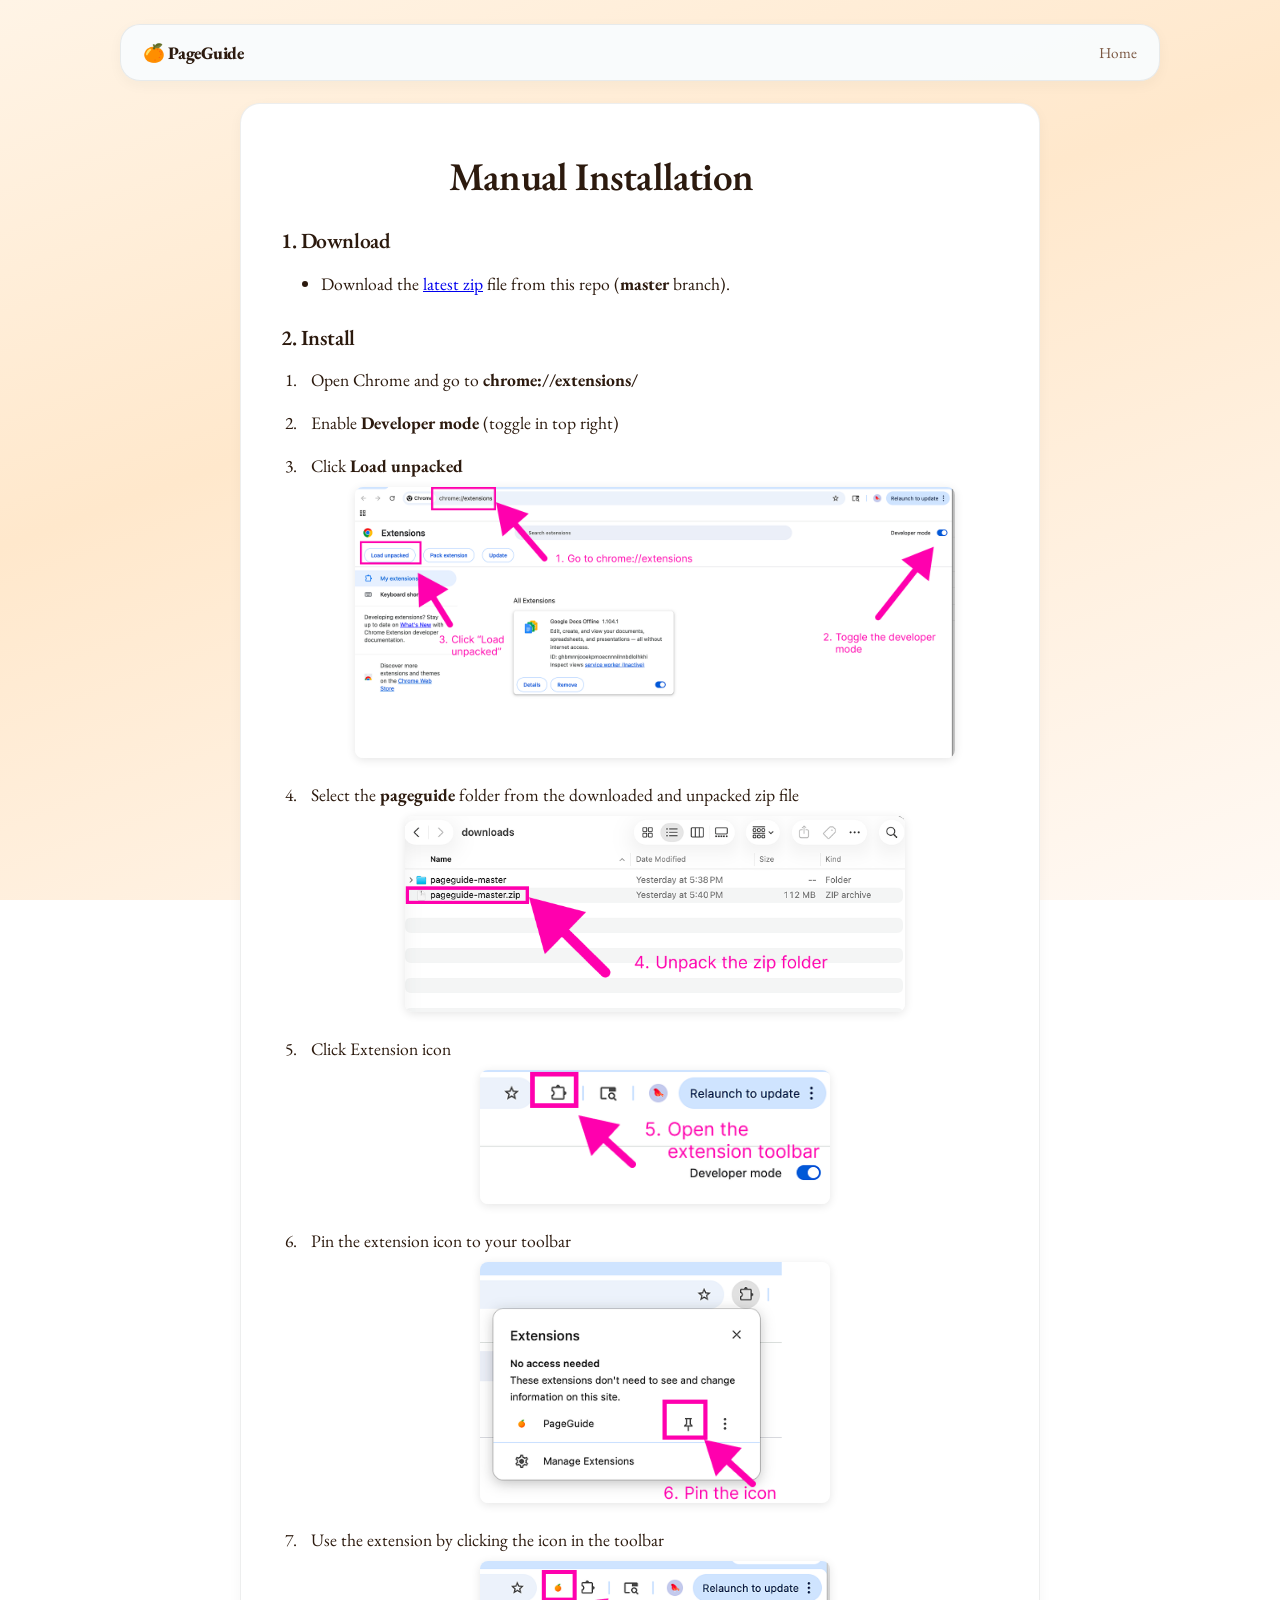
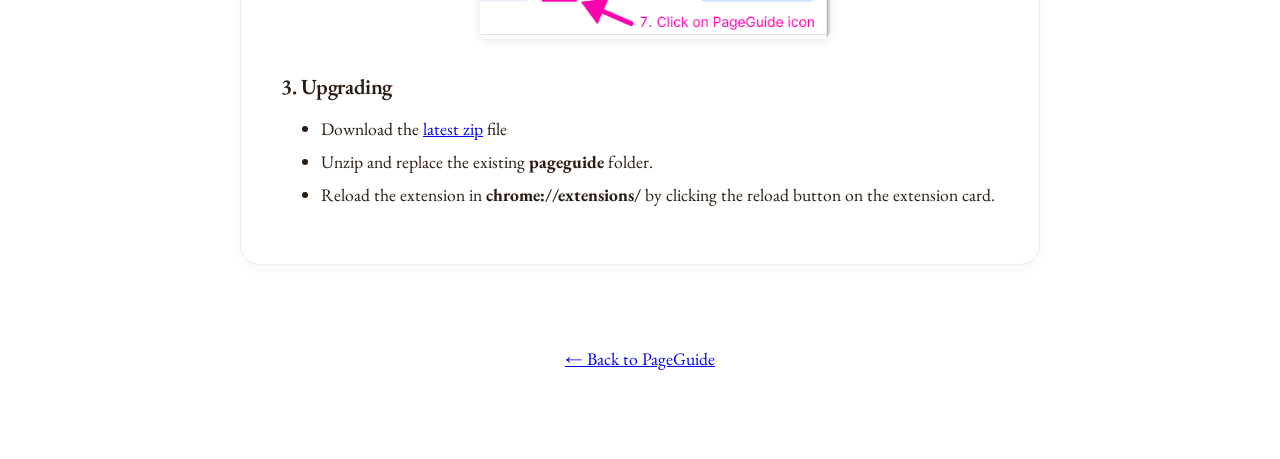
==== commit dde72463: "Replace code tags with bold tags for links and text" ====
--- a/how_to_load.html
+++ b/how_to_load.html
@@ -23,13 +23,13 @@
         
         <h3 style="margin-top: 30px; margin-bottom: 10px;">1. Download</h3>
         <ul>
-          <li style="margin-bottom: 10px;">Download the <a href="https://github.com/tin-xai/pageguide/releases/download/pageguide/pageguide-master.zip">latest zip</a> file from this repo (<code>master</code> branch).</li>
+          <li style="margin-bottom: 10px;">Download the <a href="https://github.com/tin-xai/pageguide/releases/download/pageguide/pageguide-master.zip">latest zip</a> file from this repo (<strong>master</strong> branch).</li>
         </ul>
 
         <h3 style="margin-top: 30px; margin-bottom: 10px;">2. Install</h3>
         <ol style="padding-left: 20px;">
           <li style="margin-bottom: 20px; padding-left: 10px;">
-            Open Chrome and go to <code>chrome://extensions/</code>
+            Open Chrome and go to <strong>chrome://extensions/</strong>
           </li>
           <li style="margin-bottom: 20px; padding-left: 10px;">
             Enable <strong>Developer mode</strong> (toggle in top right)
@@ -41,7 +41,7 @@
             </p>
           </li>
           <li style="margin-bottom: 20px; padding-left: 10px;">
-            Select the <code>pageguide</code> folder from the downloaded and unpacked zip file
+            Select the <strong>pageguide</strong> folder from the downloaded and unpacked zip file
             <p align="center" style="margin-top: 10px;">
               <img src="figures/load_extension/unzip_folder.png" alt="Select the pageguide folder" width="500" style="border-radius: 8px; box-shadow: 0 2px 10px rgba(0,0,0,0.1);">
             </p>
@@ -69,8 +69,8 @@
         <h3 style="margin-top: 30px; margin-bottom: 10px;">3. Upgrading</h3>
         <ul>
           <li style="margin-bottom: 10px;">Download the <a href="https://github.com/tin-xai/pageguide/archive/refs/heads/master.zip">latest zip</a> file</li>
-          <li style="margin-bottom: 10px;">Unzip and replace the existing <code>pageguide</code> folder.</li>
-          <li style="margin-bottom: 10px;">Reload the extension in <code>chrome://extensions/</code> by clicking the reload button on the extension card.</li>
+          <li style="margin-bottom: 10px;">Unzip and replace the existing <strong>pageguide</strong> folder.</li>
+          <li style="margin-bottom: 10px;">Reload the extension in <strong>chrome://extensions/</strong> by clicking the reload button on the extension card.</li>
         </ul>
       </main>
 
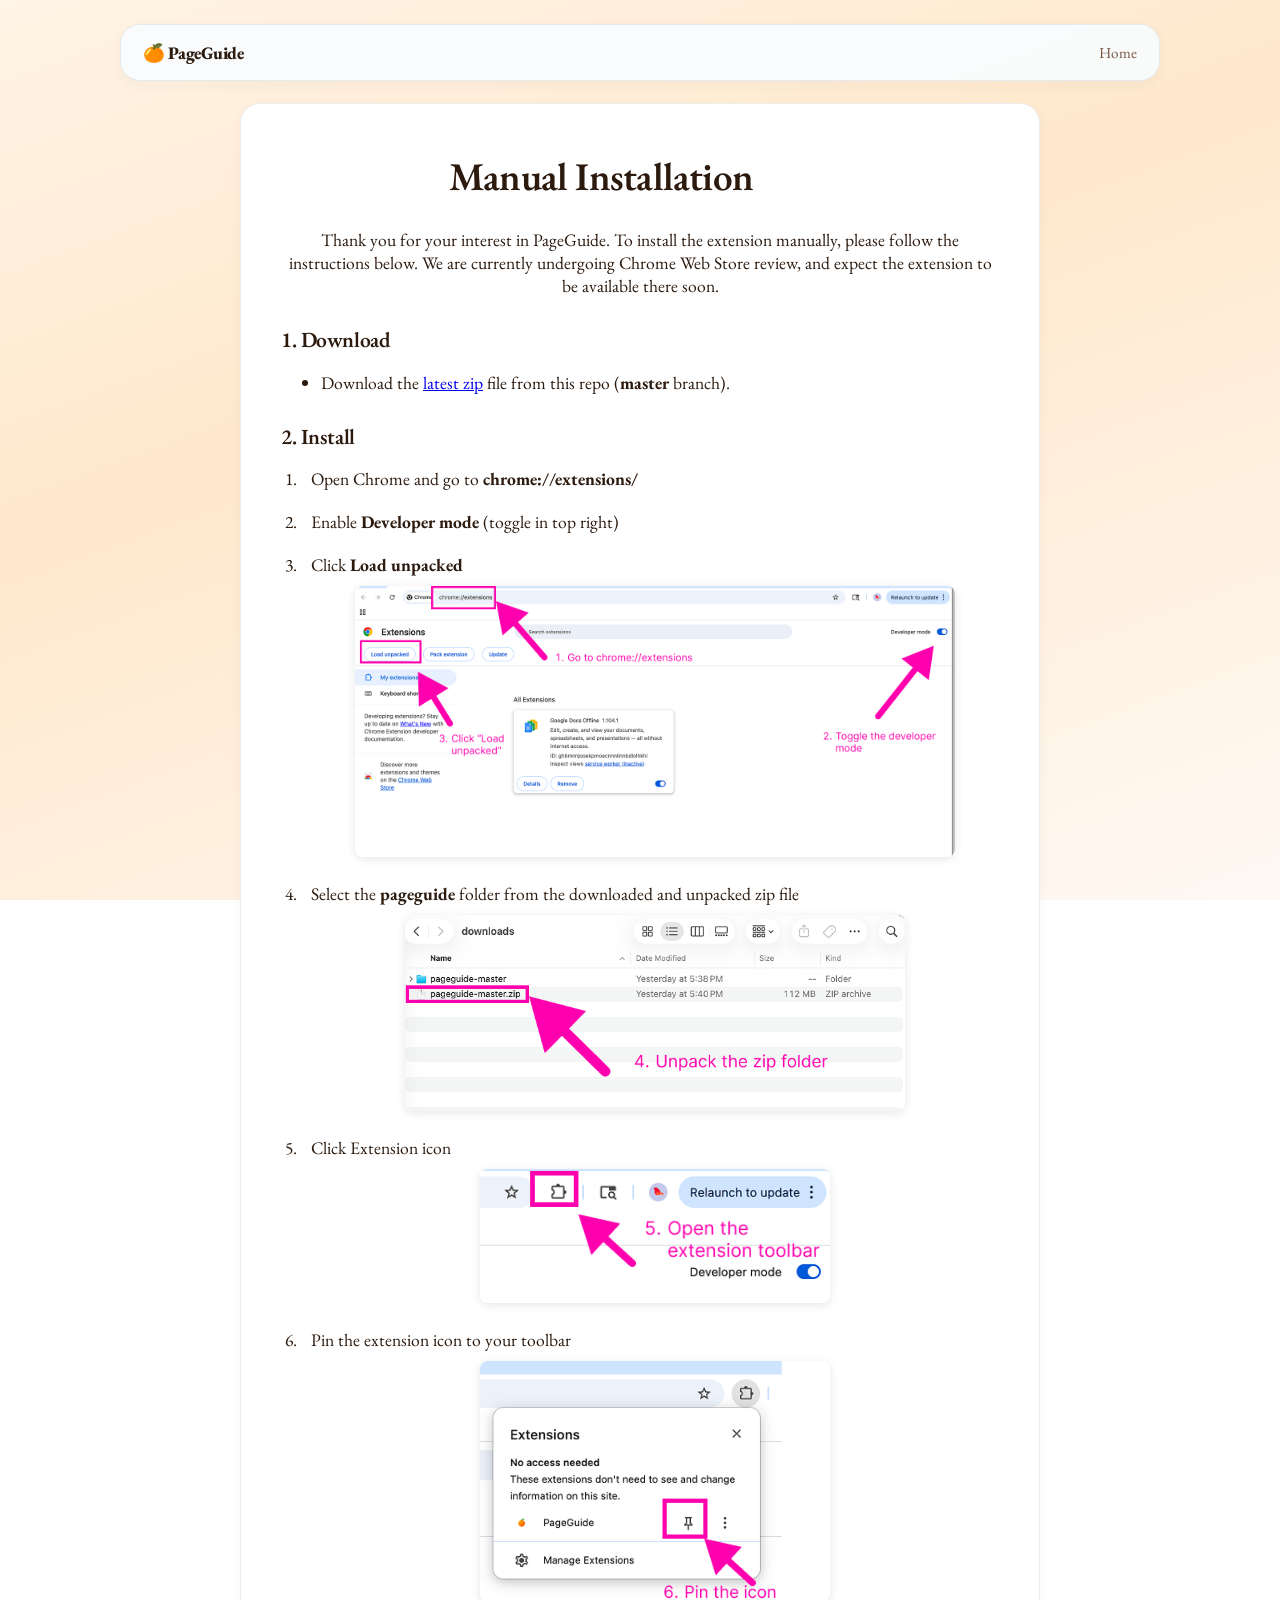
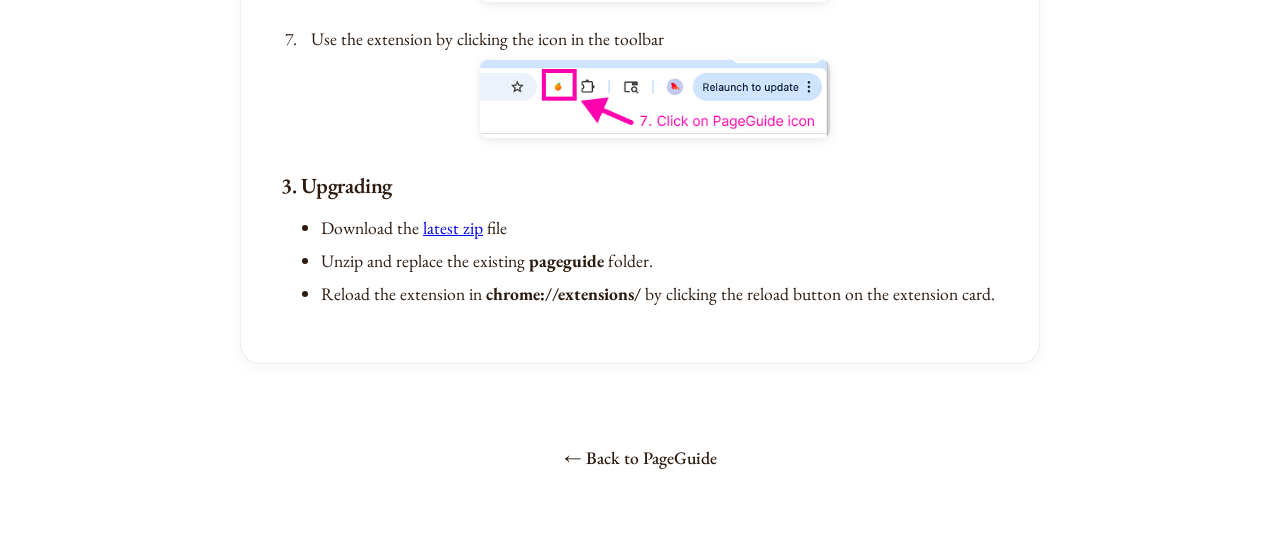
==== commit 0249d8b1: "load extension, add under review" ====
--- a/how_to_load.html
+++ b/how_to_load.html
@@ -20,6 +20,7 @@
 
       <main id="home" style="max-width: 800px; margin: 0 auto; background: white; padding: 40px; border-radius: 20px; box-shadow: 0 4px 14px rgba(31, 41, 55, 0.04); border: 1px solid rgba(29, 47, 45, 0.08);">
         <h1 style="margin-bottom: 30px; text-align: center;">Manual Installation</h1>
+        <p style="margin-bottom: 30px; text-align: center;">Thank you for your interest in PageGuide. To install the extension manually, please follow the instructions below. We are currently undergoing Chrome Web Store review, and expect the extension to be available there soon.</p>
         
         <h3 style="margin-top: 30px; margin-bottom: 10px;">1. Download</h3>
         <ul>
--- a/styles.css
+++ b/styles.css
@@ -1715,3 +1715,14 @@
     transform: none;
   }
 }
+
+.footer a {
+  color: var(--ink);
+  text-decoration: none;
+  font-weight: 500;
+  transition: opacity 150ms ease;
+}
+
+.footer a:hover {
+  opacity: 0.7;
+}
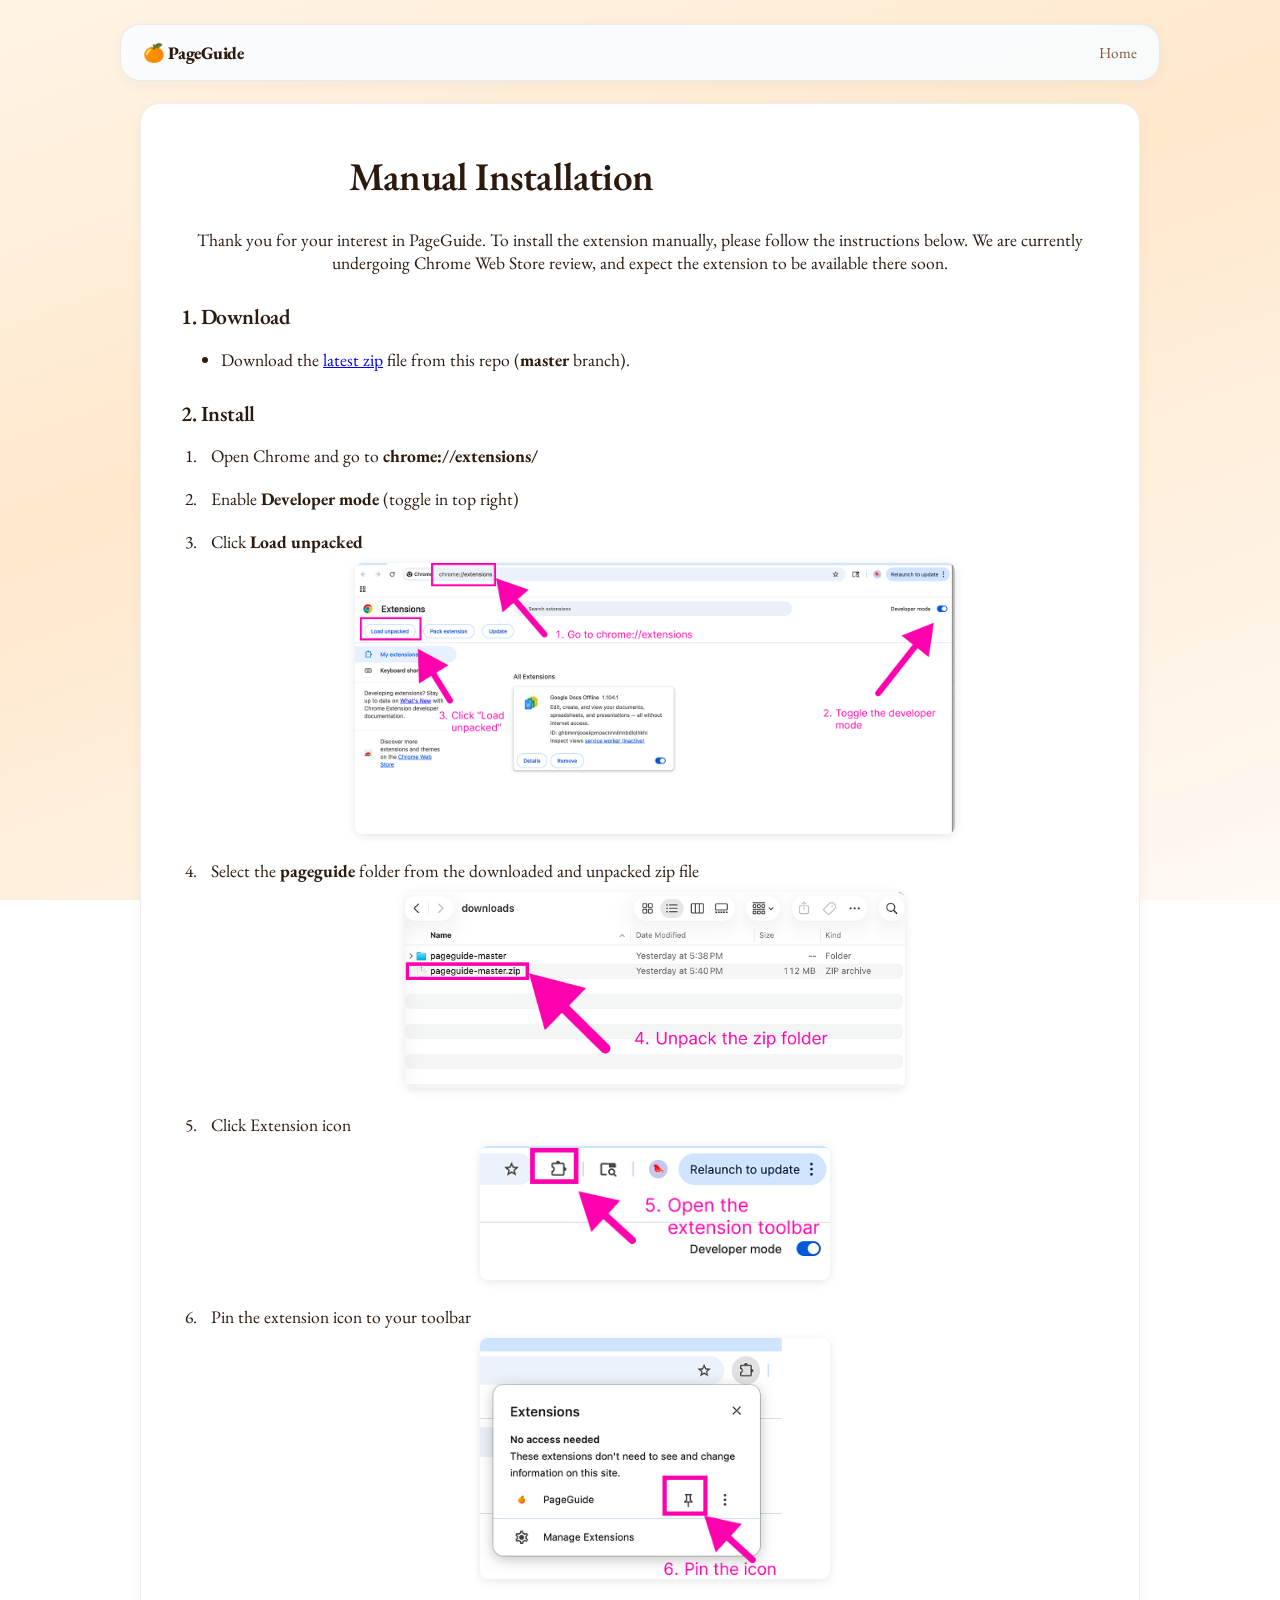
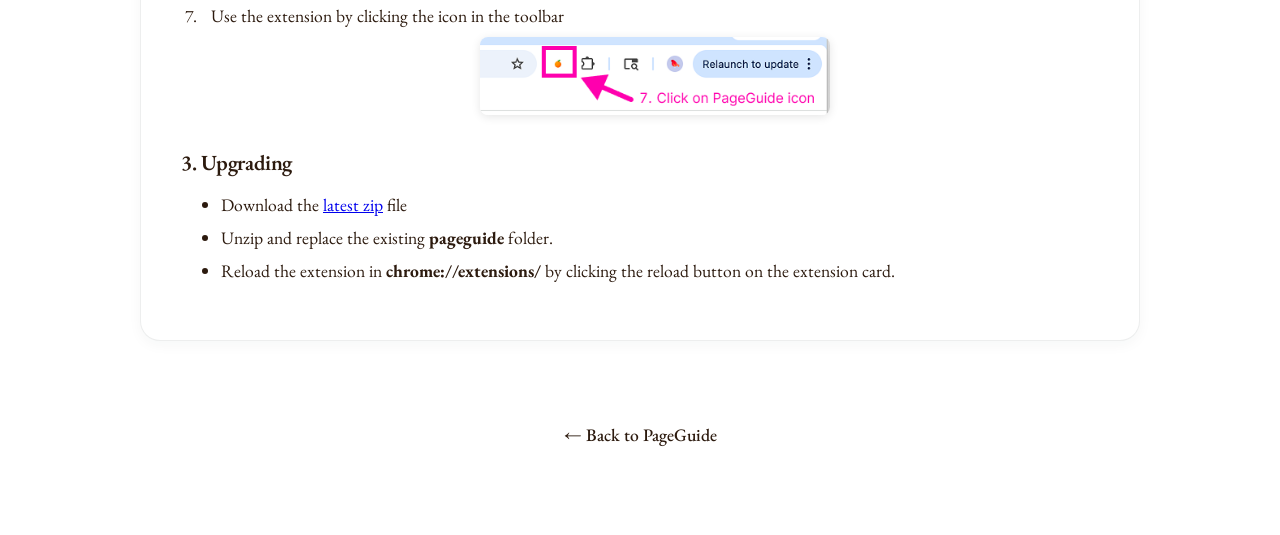
==== commit 35a2bbbb: "Widen manual installation page layout" ====
--- a/how_to_load.html
+++ b/how_to_load.html
@@ -18,7 +18,7 @@
         </nav>
       </div>
 
-      <main id="home" style="max-width: 800px; margin: 0 auto; background: white; padding: 40px; border-radius: 20px; box-shadow: 0 4px 14px rgba(31, 41, 55, 0.04); border: 1px solid rgba(29, 47, 45, 0.08);">
+      <main id="home" style="max-width: 1000px; margin: 0 auto; background: white; padding: 40px; border-radius: 20px; box-shadow: 0 4px 14px rgba(31, 41, 55, 0.04); border: 1px solid rgba(29, 47, 45, 0.08);">
         <h1 style="margin-bottom: 30px; text-align: center;">Manual Installation</h1>
         <p style="margin-bottom: 30px; text-align: center;">Thank you for your interest in PageGuide. To install the extension manually, please follow the instructions below. We are currently undergoing Chrome Web Store review, and expect the extension to be available there soon.</p>
         
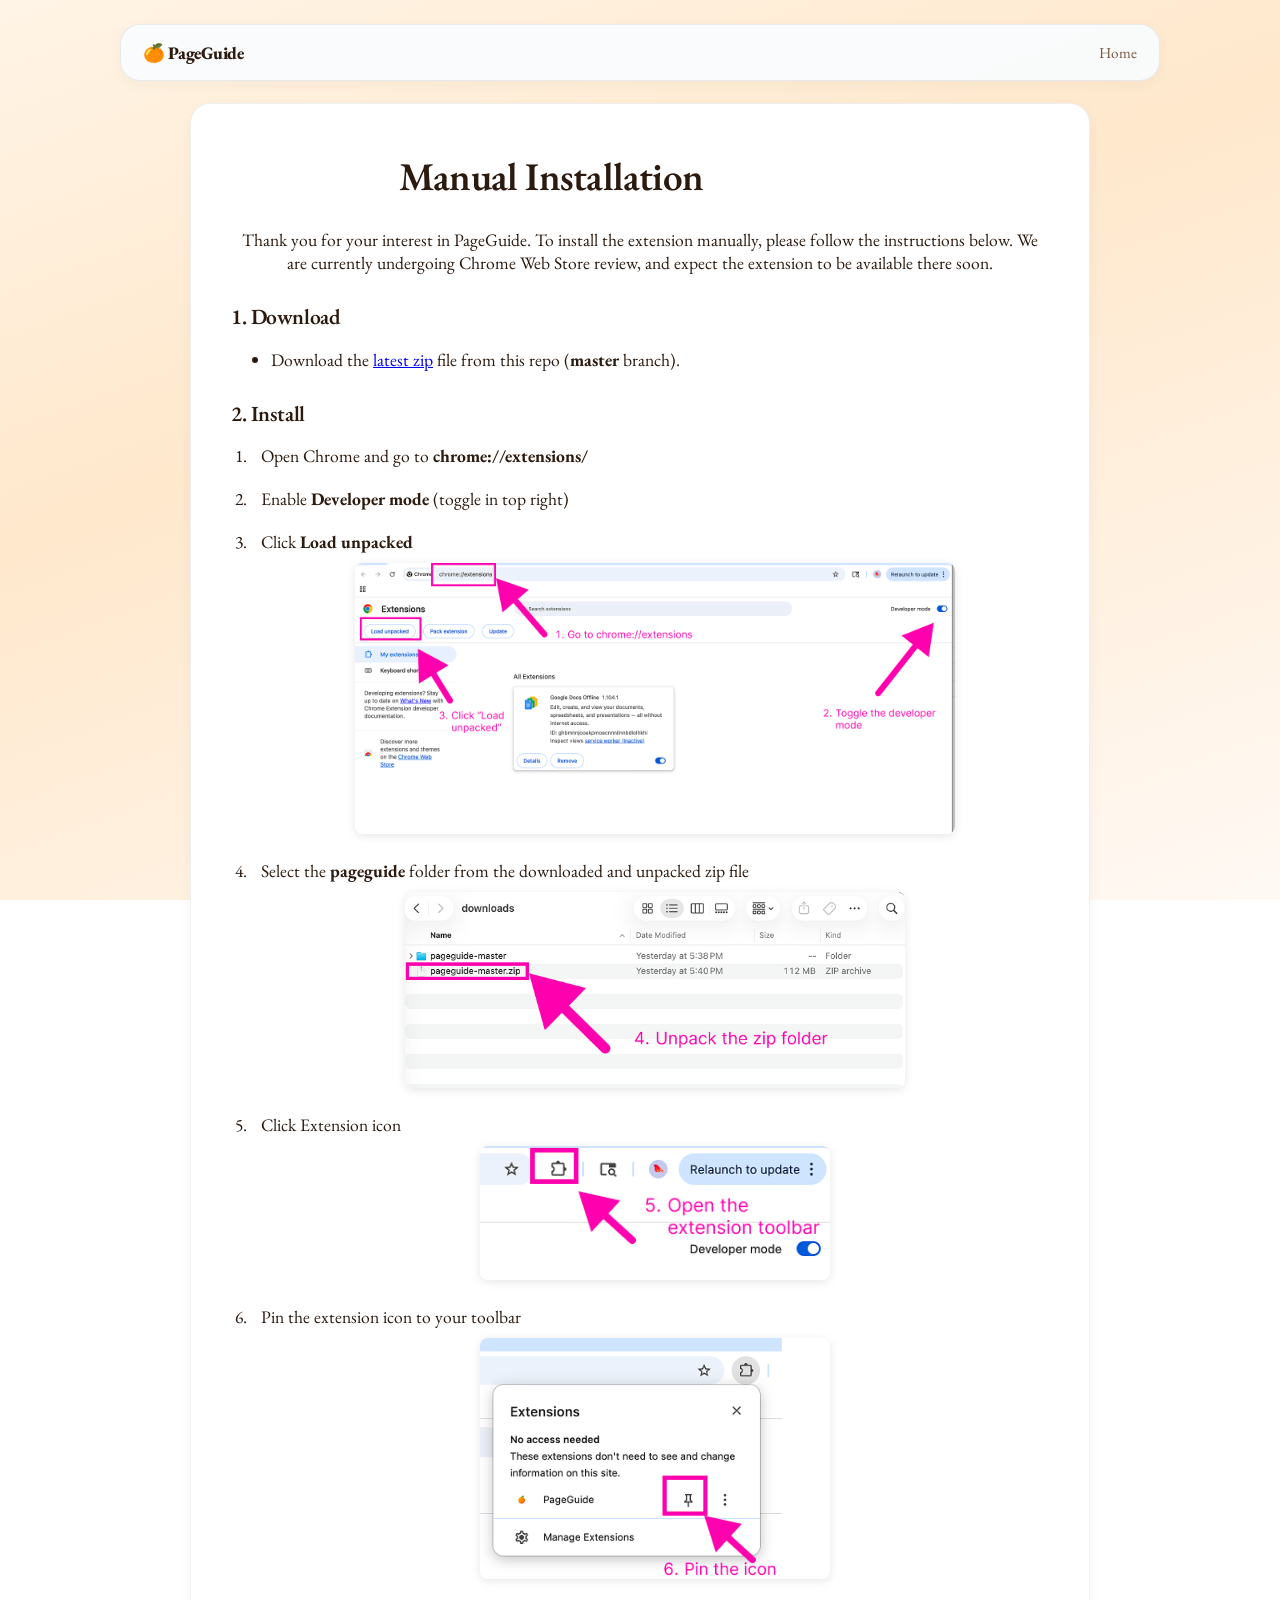
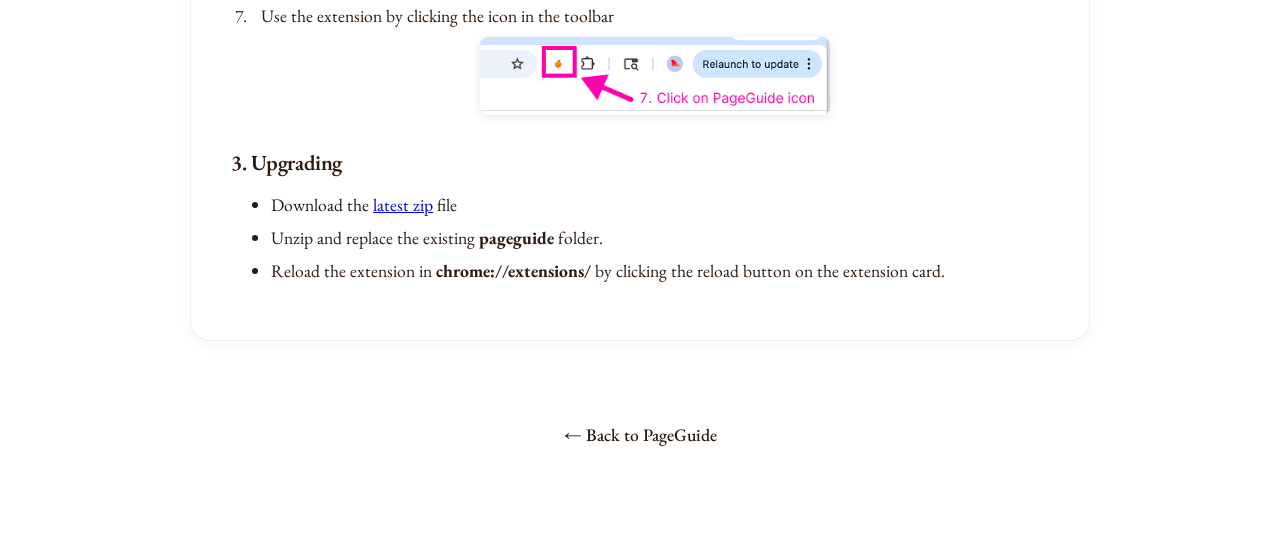
==== commit a851f406: "Fix centering issue on manual installation page" ====
--- a/how_to_load.html
+++ b/how_to_load.html
@@ -18,7 +18,7 @@
         </nav>
       </div>
 
-      <main id="home" style="max-width: 1000px; margin: 0 auto; background: white; padding: 40px; border-radius: 20px; box-shadow: 0 4px 14px rgba(31, 41, 55, 0.04); border: 1px solid rgba(29, 47, 45, 0.08);">
+      <main id="home" style="max-width: 900px; width: 100%; box-sizing: border-box; margin: 0 auto; background: white; padding: 40px; border-radius: 20px; box-shadow: 0 4px 14px rgba(31, 41, 55, 0.04); border: 1px solid rgba(29, 47, 45, 0.08);">
         <h1 style="margin-bottom: 30px; text-align: center;">Manual Installation</h1>
         <p style="margin-bottom: 30px; text-align: center;">Thank you for your interest in PageGuide. To install the extension manually, please follow the instructions below. We are currently undergoing Chrome Web Store review, and expect the extension to be available there soon.</p>
         
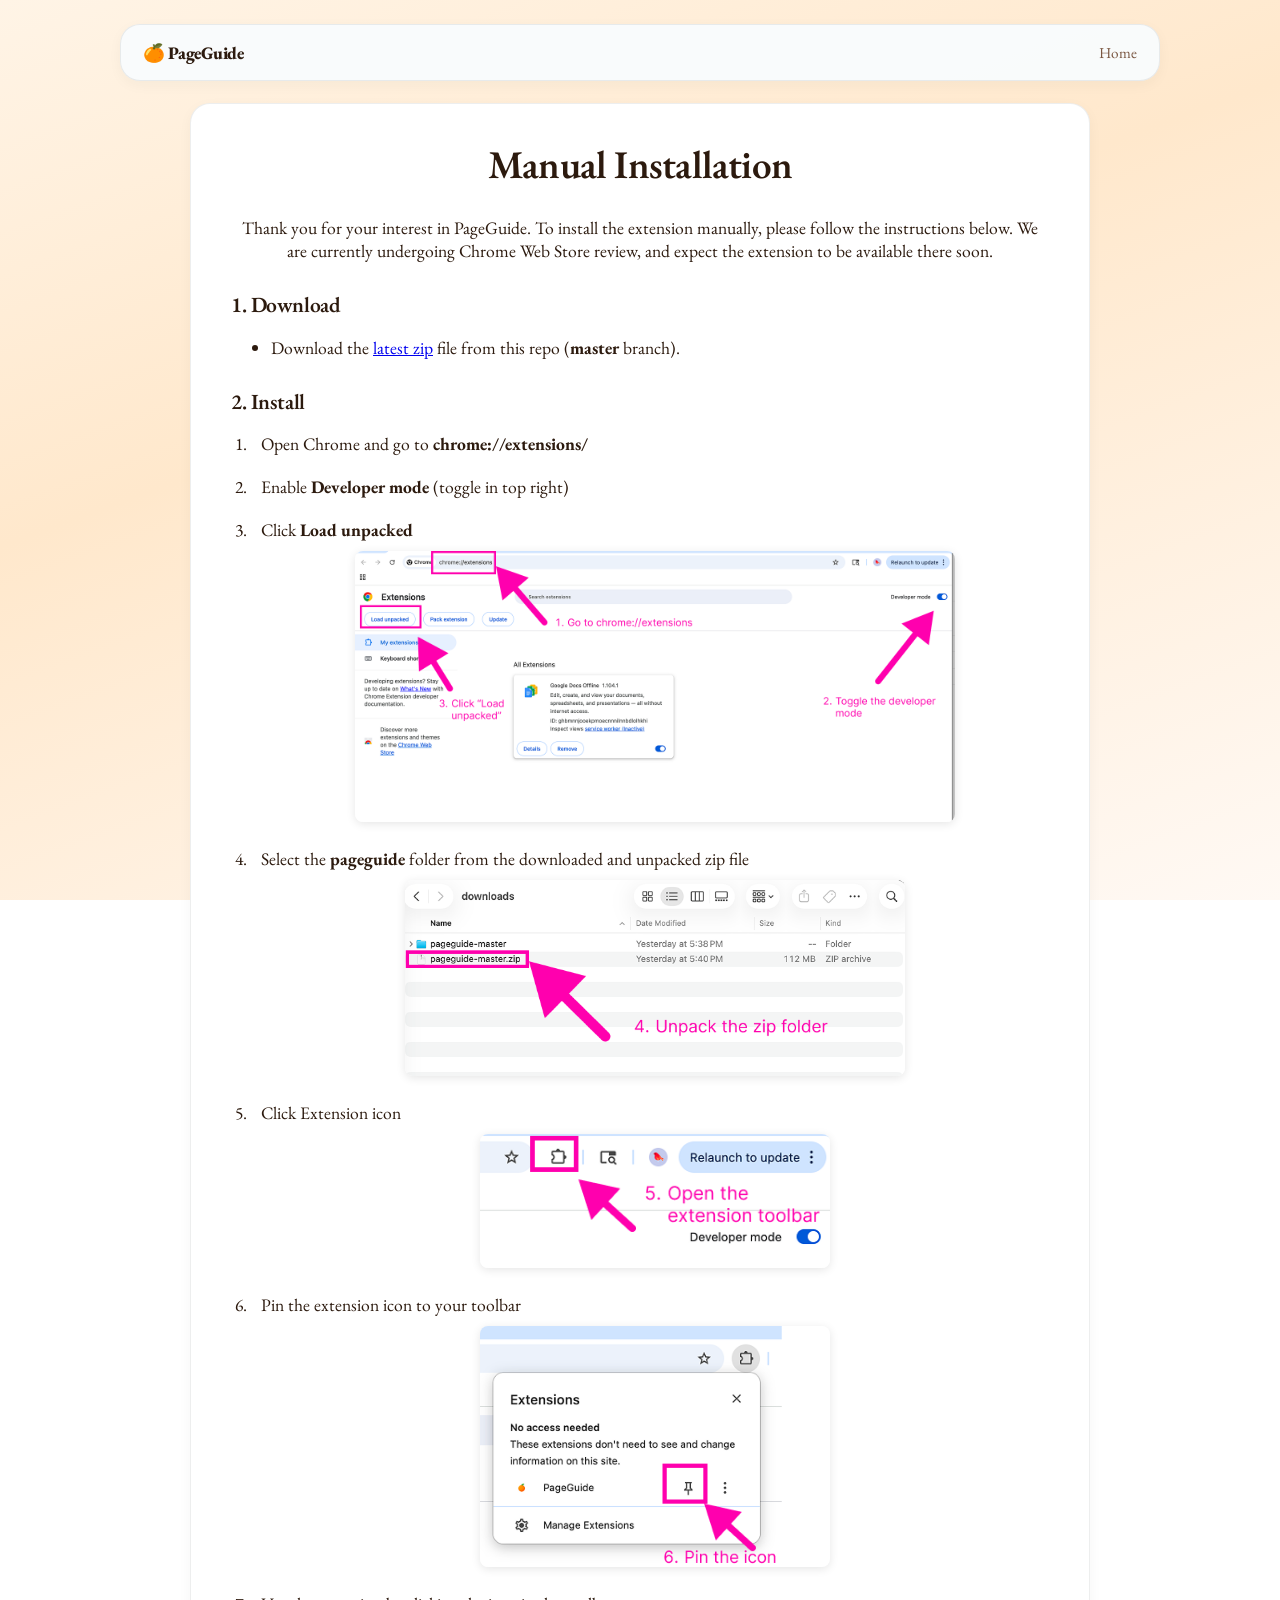
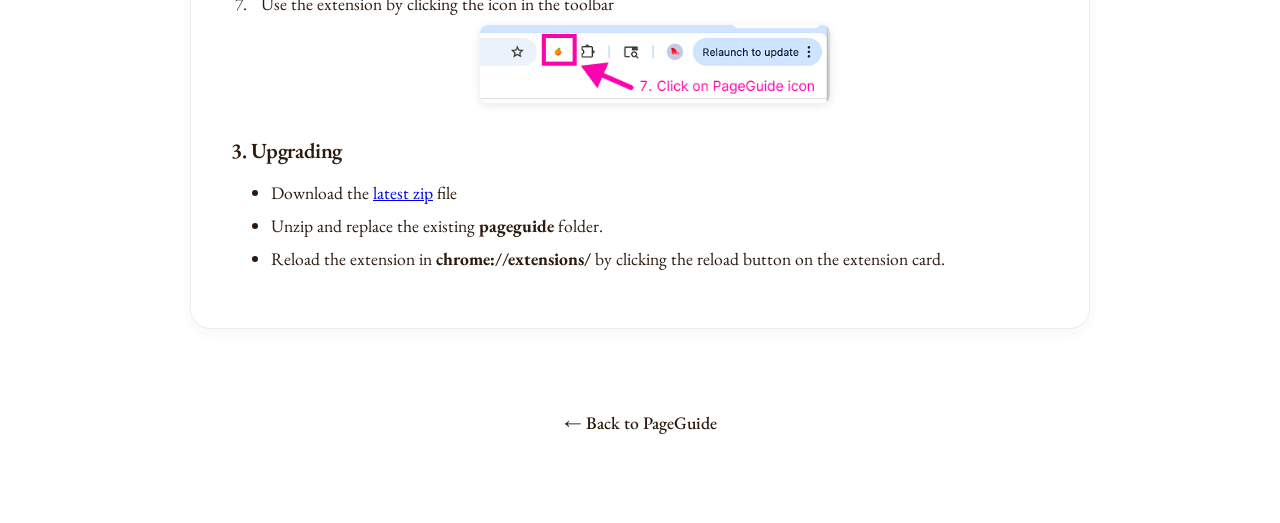
==== commit e352c945: "Fix h1 centering by overriding global max-width" ====
--- a/how_to_load.html
+++ b/how_to_load.html
@@ -19,7 +19,7 @@
       </div>
 
       <main id="home" style="max-width: 900px; width: 100%; box-sizing: border-box; margin: 0 auto; background: white; padding: 40px; border-radius: 20px; box-shadow: 0 4px 14px rgba(31, 41, 55, 0.04); border: 1px solid rgba(29, 47, 45, 0.08);">
-        <h1 style="margin-bottom: 30px; text-align: center;">Manual Installation</h1>
+        <h1 style="margin: 0 auto 30px auto; text-align: center; max-width: 100%;">Manual Installation</h1>
         <p style="margin-bottom: 30px; text-align: center;">Thank you for your interest in PageGuide. To install the extension manually, please follow the instructions below. We are currently undergoing Chrome Web Store review, and expect the extension to be available there soon.</p>
         
         <h3 style="margin-top: 30px; margin-bottom: 10px;">1. Download</h3>
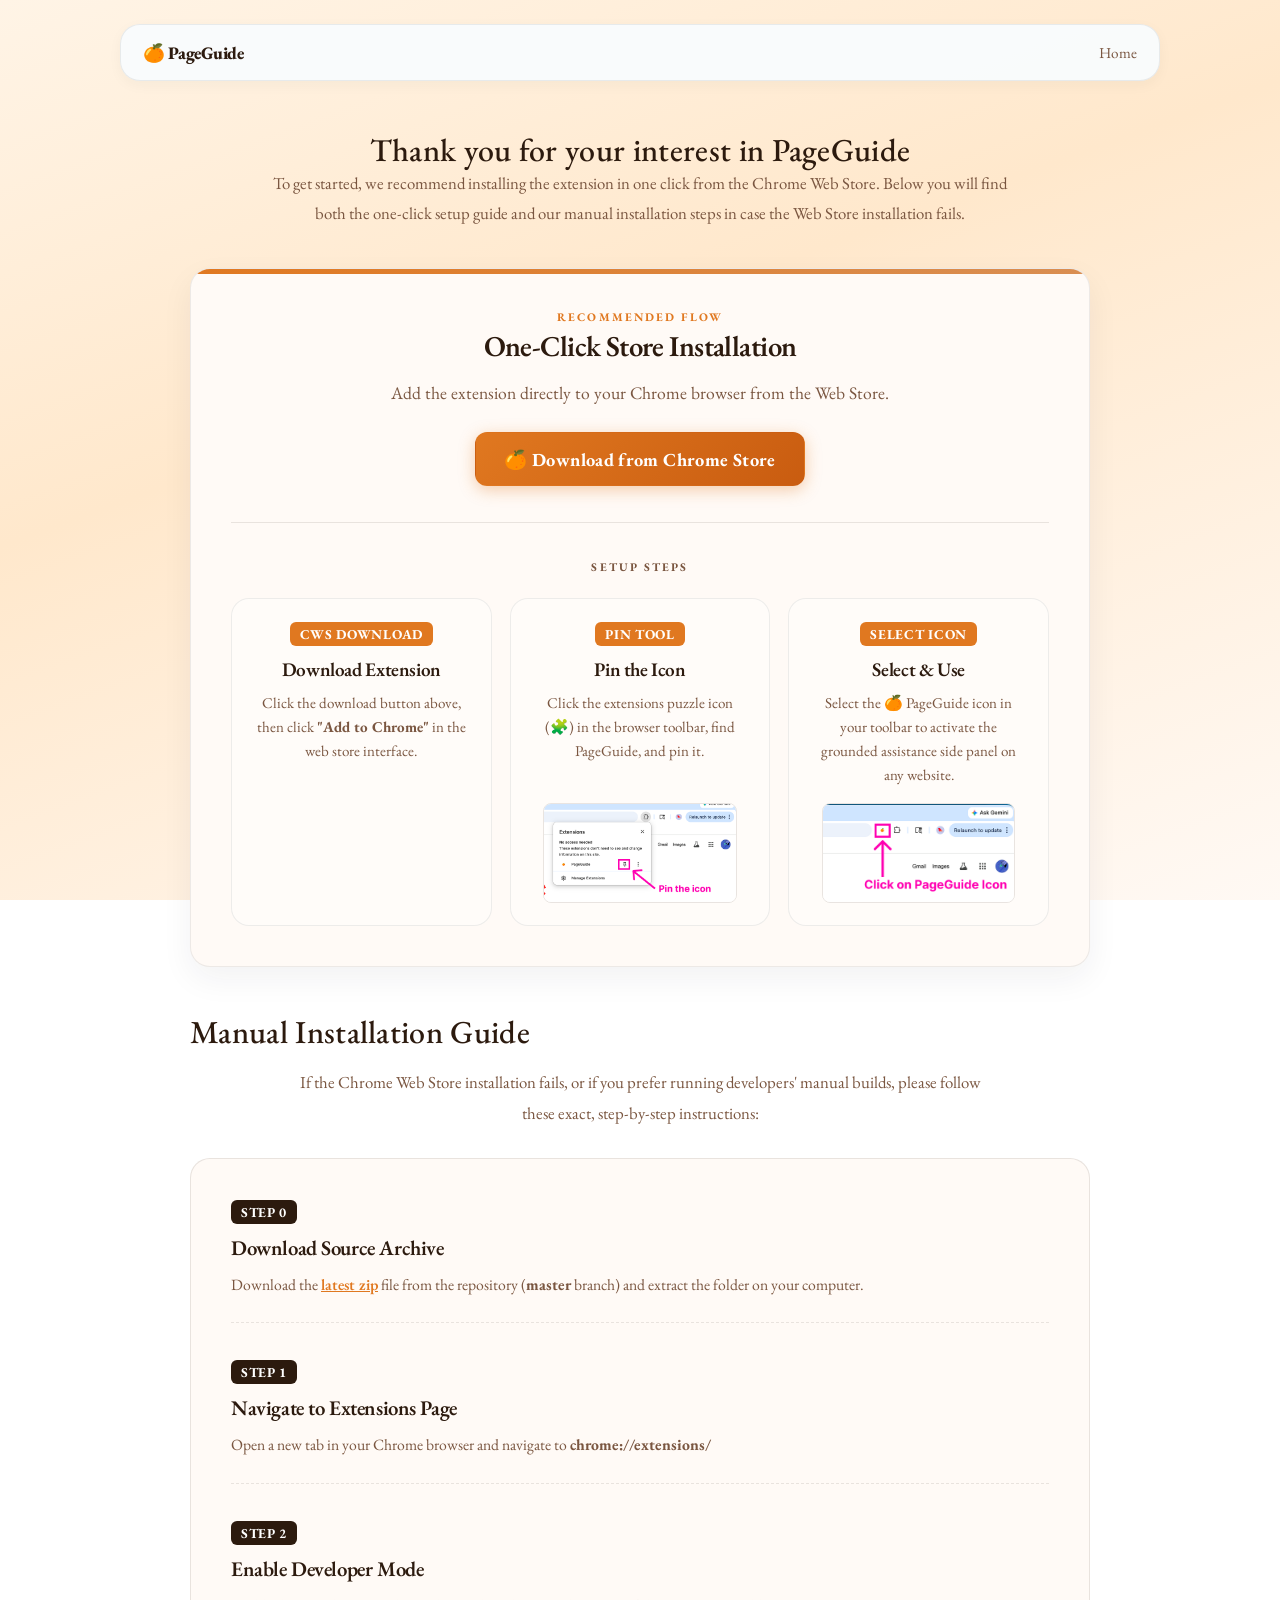
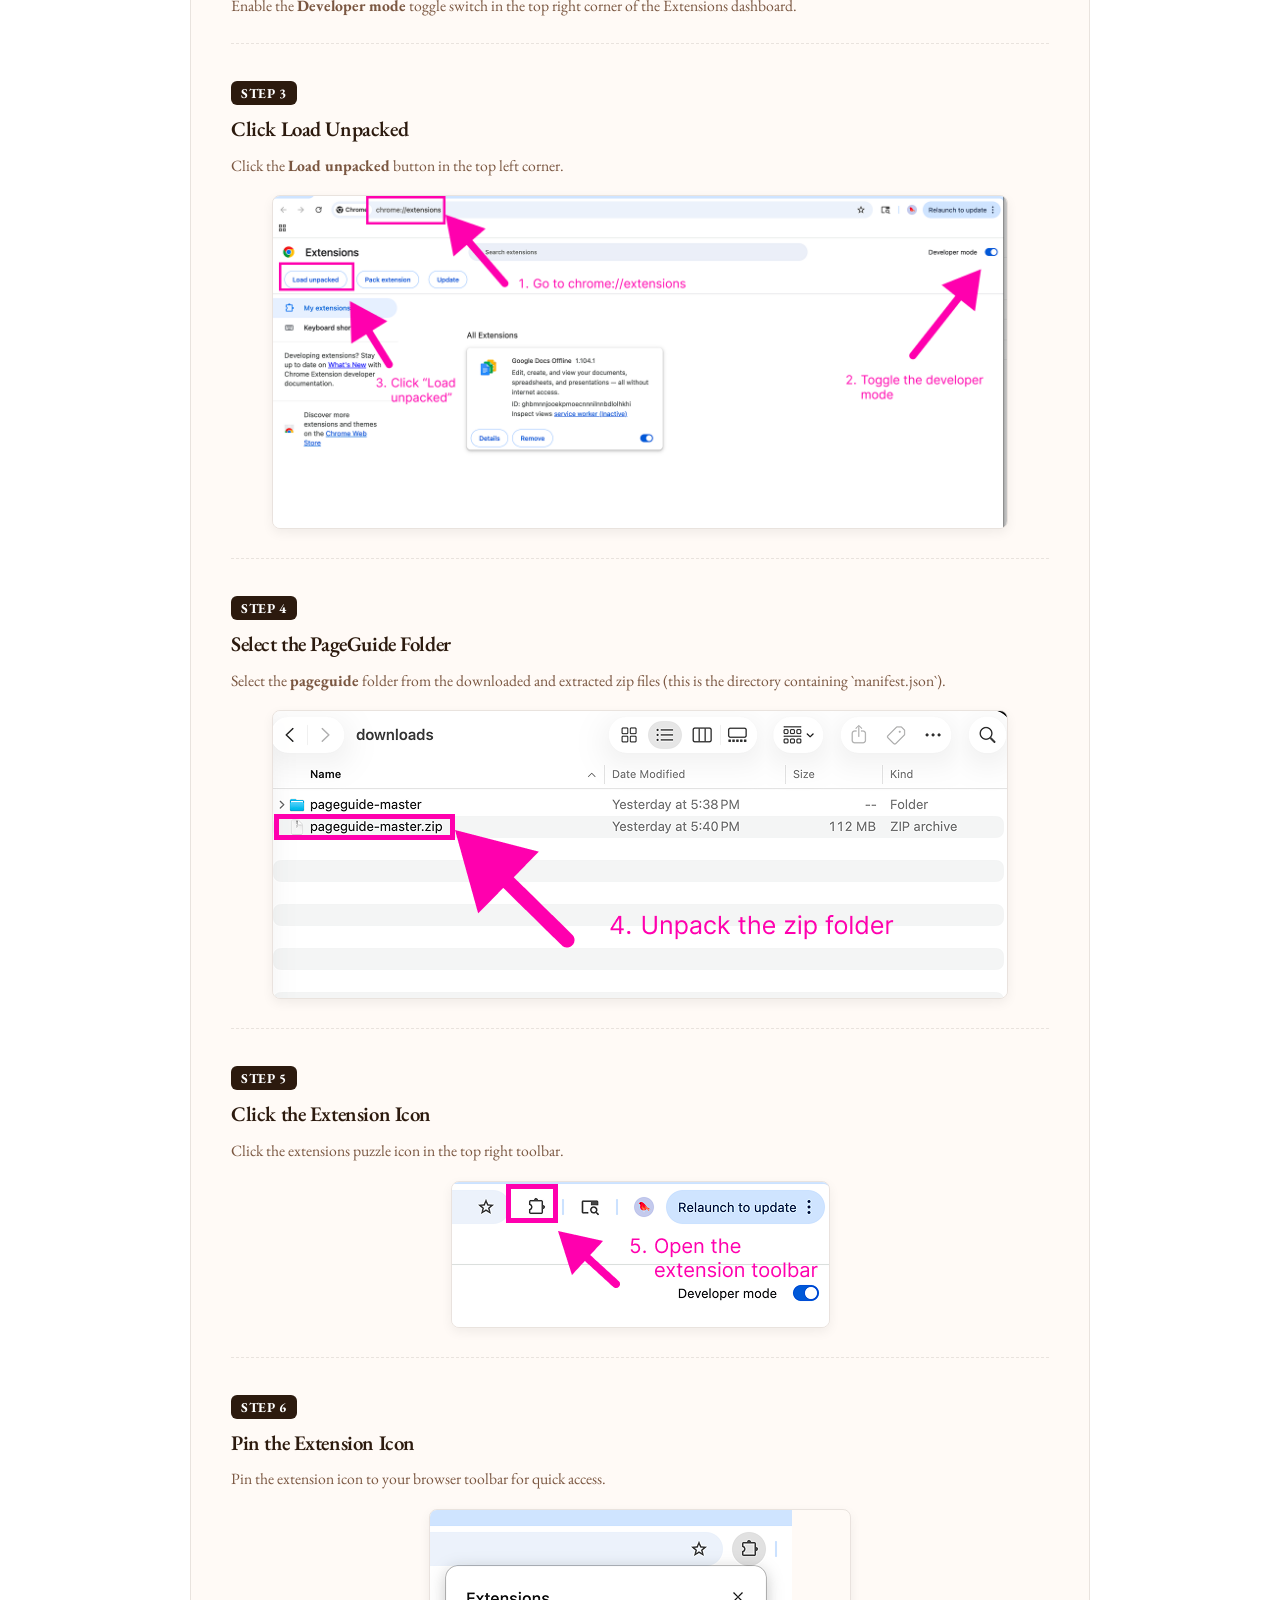
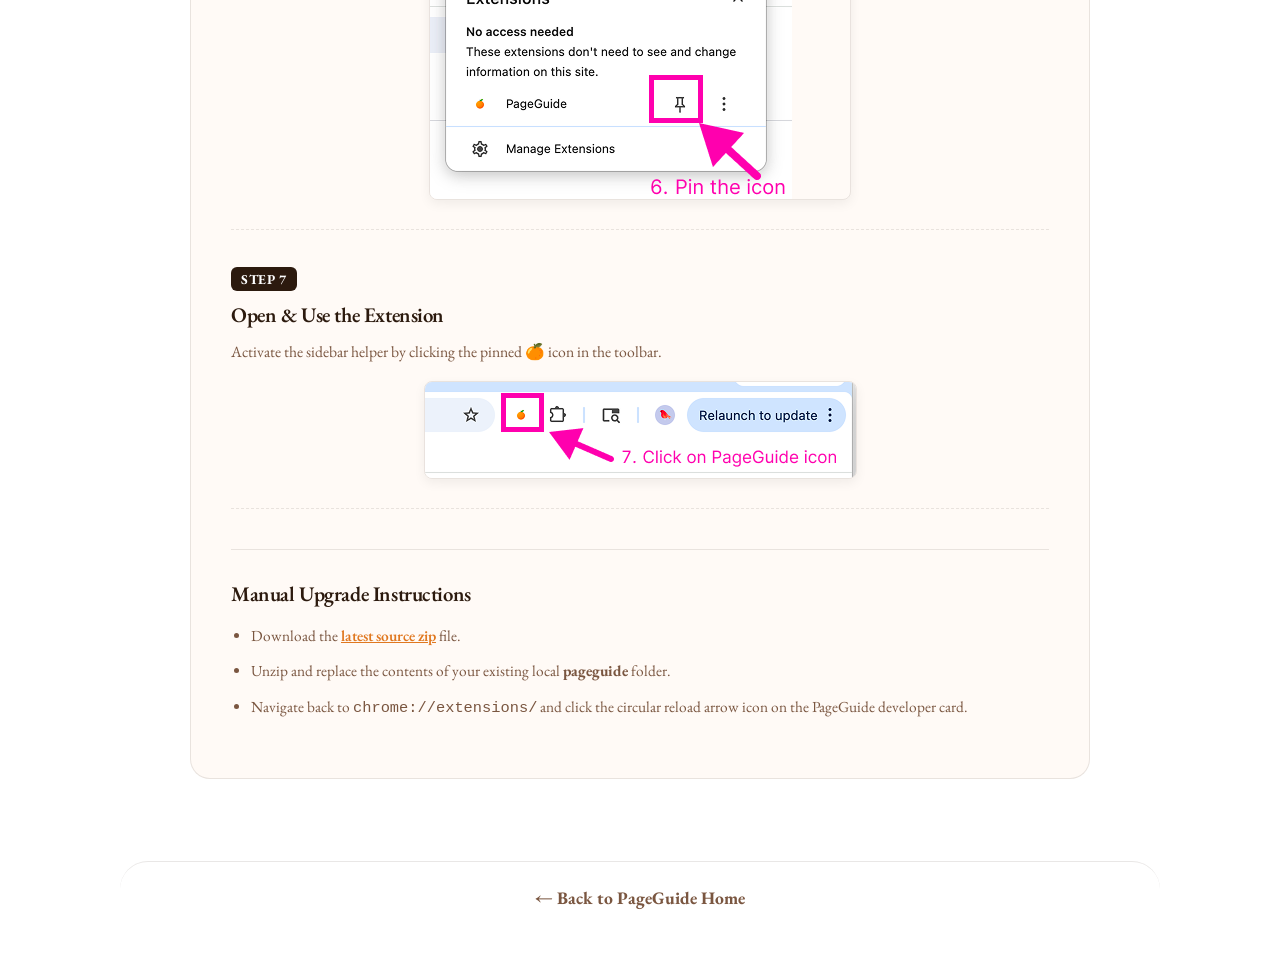
==== commit 59dea981: "docs: launch chrome extension download, update onboarding flow, untrack system files, and add gitign" ====
--- a/how_to_load.html
+++ b/how_to_load.html
@@ -8,6 +8,79 @@
     <link rel="preconnect" href="https://fonts.gstatic.com" crossorigin />
     <link href="https://fonts.googleapis.com/css2?family=EB+Garamond:ital,wght@0,400;0,500;0,600;1,400&display=swap" rel="stylesheet" />
     <link rel="stylesheet" href="styles.css" />
+    <style>
+      /* Onboarding-specific aesthetic styling */
+      .onboarding-main {
+        max-width: 900px;
+        width: 100%;
+        box-sizing: border-box;
+        margin: 0 auto;
+        padding: 10px 0;
+      }
+      .onboarding-card {
+        background: var(--paper);
+        border: 1px solid rgba(29, 47, 45, 0.08);
+        box-shadow: var(--shadow);
+        border-radius: var(--radius-md);
+        padding: 40px;
+        margin-bottom: 32px;
+        position: relative;
+        overflow: hidden;
+      }
+      .onboarding-card::before {
+        content: "";
+        position: absolute;
+        top: 0;
+        left: 0;
+        width: 100%;
+        height: 5px;
+        background: linear-gradient(90deg, var(--accent), #d98e52);
+      }
+      .manual-card {
+        background: var(--paper);
+        border: 1px solid var(--line);
+        border-radius: var(--radius-md);
+        padding: 40px;
+        margin-bottom: 32px;
+      }
+      .manual-step-item {
+        margin-bottom: 36px;
+        border-bottom: 1px dashed var(--line);
+        padding-bottom: 24px;
+      }
+      .manual-step-item:last-child {
+        margin-bottom: 0;
+        border-bottom: none;
+        padding-bottom: 0;
+      }
+      .step-tag {
+        display: inline-block;
+        background: var(--ink);
+        color: white;
+        border-radius: 6px;
+        padding: 3px 10px;
+        font-family: inherit;
+        font-weight: 700;
+        font-size: 0.85rem;
+        margin-bottom: 12px;
+        text-transform: uppercase;
+        letter-spacing: 0.05em;
+      }
+      .step-tag-accent {
+        background: var(--accent);
+      }
+      .step-image-wrap {
+        text-align: center;
+        margin-top: 16px;
+      }
+      .step-img {
+        max-width: 90%;
+        height: auto;
+        border-radius: 8px;
+        box-shadow: 0 4px 12px rgba(0,0,0,0.06);
+        border: 1px solid var(--line);
+      }
+    </style>
   </head>
   <body>
     <div class="page-shell">
@@ -18,66 +91,169 @@
         </nav>
       </div>
 
-      <main id="home" style="max-width: 900px; width: 100%; box-sizing: border-box; margin: 0 auto; background: white; padding: 40px; border-radius: 20px; box-shadow: 0 4px 14px rgba(31, 41, 55, 0.04); border: 1px solid rgba(29, 47, 45, 0.08);">
-        <h1 style="margin: 0 auto 30px auto; text-align: center; max-width: 100%;">Manual Installation</h1>
-        <p style="margin-bottom: 30px; text-align: center;">Thank you for your interest in PageGuide. To install the extension manually, please follow the instructions below. We are currently undergoing Chrome Web Store review, and expect the extension to be available there soon.</p>
-        
-        <h3 style="margin-top: 30px; margin-bottom: 10px;">1. Download</h3>
-        <ul>
-          <li style="margin-bottom: 10px;">Download the <a href="https://github.com/tin-xai/pageguide/releases/download/pageguide/pageguide-master.zip">latest zip</a> file from this repo (<strong>master</strong> branch).</li>
-        </ul>
-
-        <h3 style="margin-top: 30px; margin-bottom: 10px;">2. Install</h3>
-        <ol style="padding-left: 20px;">
-          <li style="margin-bottom: 20px; padding-left: 10px;">
-            Open Chrome and go to <strong>chrome://extensions/</strong>
-          </li>
-          <li style="margin-bottom: 20px; padding-left: 10px;">
-            Enable <strong>Developer mode</strong> (toggle in top right)
-          </li>
-          <li style="margin-bottom: 20px; padding-left: 10px;">
-            Click <strong>Load unpacked</strong>
-            <p align="center" style="margin-top: 10px;">
-              <img src="figures/load_extension/load_extension.png" alt="Load unpacked" width="600" style="border-radius: 8px; box-shadow: 0 2px 10px rgba(0,0,0,0.1);">
-            </p>
-          </li>
-          <li style="margin-bottom: 20px; padding-left: 10px;">
-            Select the <strong>pageguide</strong> folder from the downloaded and unpacked zip file
-            <p align="center" style="margin-top: 10px;">
-              <img src="figures/load_extension/unzip_folder.png" alt="Select the pageguide folder" width="500" style="border-radius: 8px; box-shadow: 0 2px 10px rgba(0,0,0,0.1);">
-            </p>
-          </li>
-          <li style="margin-bottom: 20px; padding-left: 10px;">
-            Click Extension icon
-            <p align="center" style="margin-top: 10px;">
-              <img src="figures/load_extension/open_extension_icon.png" alt="Click Extension icon" width="350" style="border-radius: 8px; box-shadow: 0 2px 10px rgba(0,0,0,0.1);">
-            </p>
-          </li>
-          <li style="margin-bottom: 20px; padding-left: 10px;">
-            Pin the extension icon to your toolbar
-            <p align="center" style="margin-top: 10px;">
-              <img src="figures/load_extension/pin_icon.png" alt="Pin the extension icon" width="350" style="border-radius: 8px; box-shadow: 0 2px 10px rgba(0,0,0,0.1);">
-            </p>
-          </li>
-          <li style="margin-bottom: 20px; padding-left: 10px;">
-            Use the extension by clicking the icon in the toolbar
-            <p align="center" style="margin-top: 10px;">
-              <img src="figures/load_extension/click_icon_to_use.png" alt="Use the extension" width="350" style="border-radius: 8px; box-shadow: 0 2px 10px rgba(0,0,0,0.1);">
-            </p>
-          </li>
-        </ol>
-
-        <h3 style="margin-top: 30px; margin-bottom: 10px;">3. Upgrading</h3>
-        <ul>
-          <li style="margin-bottom: 10px;">Download the <a href="https://github.com/tin-xai/pageguide/archive/refs/heads/master.zip">latest zip</a> file</li>
-          <li style="margin-bottom: 10px;">Unzip and replace the existing <strong>pageguide</strong> folder.</li>
-          <li style="margin-bottom: 10px;">Reload the extension in <strong>chrome://extensions/</strong> by clicking the reload button on the extension card.</li>
-        </ul>
+      <main class="onboarding-main">
+        <h1 class="paper-section-title" style="margin-top: 20px; text-align: center;">Thank you for your interest in PageGuide</h1>
+        <p class="paper-section-intro" style="text-align: center; max-width: 760px; margin-bottom: 40px;">
+          To get started, we recommend installing the extension in one click from the Chrome Web Store. Below you will find both the one-click setup guide and our manual installation steps in case the Web Store installation fails.
+        </p>
+
+        <!-- One-Click Chrome Web Store Section -->
+        <section class="onboarding-card">
+          <div style="text-align: center; margin-bottom: 32px;">
+            <div class="eyebrow" style="color: var(--accent); margin-bottom: 6px;">Recommended Flow</div>
+            <h2 style="font-size: 1.8rem; margin: 0 0 16px;">One-Click Store Installation</h2>
+            <p style="color: var(--muted); max-width: 640px; margin: 0 auto 24px; line-height: 1.7;">
+              Add the extension directly to your Chrome browser from the Web Store.
+            </p>
+            <a class="button hero-link hero-link-featured" 
+               style="font-size: 1.15rem; padding: 14px 28px; border-radius: 12px;" 
+               href="https://chromewebstore.google.com/detail/pageguide/jjamnggpgpgfjehkcmabopcjkichjgip?authuser=0&hl=en" 
+               target="_blank" 
+               rel="noreferrer">
+              🍊 Download from Chrome Store
+            </a>
+          </div>
+
+          <hr style="border: 0; border-top: 1px solid var(--line); margin: 36px 0;" />
+
+          <div class="eyebrow" style="text-align: center; margin-bottom: 24px;">Setup Steps</div>
+          <div class="study-grid">
+            <div class="callout" style="display: flex; flex-direction: column; align-items: center; justify-content: space-between; padding: 22px; background: rgba(255,255,255,0.4);">
+              <div style="text-align: center; width: 100%;">
+                <div class="step-tag step-tag-accent">CWS DOWNLOAD</div>
+                <h3 style="font-size: 1.2rem; margin-bottom: 10px;">Download Extension</h3>
+                <p style="font-size: 0.94rem; line-height: 1.6; color: var(--muted); margin: 0;">
+                  Click the download button above, then click <strong>"Add to Chrome"</strong> in the web store interface.
+                </p>
+              </div>
+            </div>
+
+            <div class="callout" style="display: flex; flex-direction: column; align-items: center; justify-content: space-between; padding: 22px; background: rgba(255,255,255,0.4);">
+              <div style="text-align: center; width: 100%;">
+                <div class="step-tag step-tag-accent">PIN TOOL</div>
+                <h3 style="font-size: 1.2rem; margin-bottom: 10px;">Pin the Icon</h3>
+                <p style="font-size: 0.94rem; line-height: 1.6; color: var(--muted); margin: 0 0 16px 0;">
+                  Click the extensions puzzle icon (🧩) in the browser toolbar, find PageGuide, and pin it.
+                </p>
+              </div>
+              <img src="figures/load_extension/pin_icon_without_numbers.png" alt="Pin extension" style="max-width: 100%; max-height: 100px; object-fit: contain; border-radius: 8px; border: 1px solid var(--line);" />
+            </div>
+
+            <div class="callout" style="display: flex; flex-direction: column; align-items: center; justify-content: space-between; padding: 22px; background: rgba(255,255,255,0.4);">
+              <div style="text-align: center; width: 100%;">
+                <div class="step-tag step-tag-accent">SELECT ICON</div>
+                <h3 style="font-size: 1.2rem; margin-bottom: 10px;">Select & Use</h3>
+                <p style="font-size: 0.94rem; line-height: 1.6; color: var(--muted); margin: 0 0 16px 0;">
+                  Select the 🍊 PageGuide icon in your toolbar to activate the grounded assistance side panel on any website.
+                </p>
+              </div>
+              <img src="figures/load_extension/click_icon_without_numbers.png" alt="Select PageGuide icon" style="max-width: 100%; max-height: 100px; object-fit: contain; border-radius: 8px; border: 1px solid var(--line);" />
+            </div>
+          </div>
+        </section>
+
+        <!-- Manual Installation Section -->
+        <h2 class="paper-section-title" id="manual-install" style="margin-top: 48px; margin-bottom: 16px;">Manual Installation Guide</h2>
+        <p class="paper-section-intro" style="text-align: center; max-width: 700px; margin-bottom: 30px;">
+          If the Chrome Web Store installation fails, or if you prefer running developers' manual builds, please follow these exact, step-by-step instructions:
+        </p>
+
+        <section class="manual-card">
+          <div class="manual-step-item">
+            <div class="step-tag">Step 0</div>
+            <h3 style="font-size: 1.3rem; margin-bottom: 10px;">Download Source Archive</h3>
+            <p style="color: var(--muted); line-height: 1.75; font-size: 0.98rem; margin: 0;">
+              Download the <a href="https://github.com/tin-xai/pageguide/archive/refs/heads/master.zip" style="color: var(--accent); font-weight: 600; text-decoration: underline;">latest zip</a> file from the repository (<strong>master</strong> branch) and extract the folder on your computer.
+            </p>
+          </div>
+
+          <div class="manual-step-item">
+            <div class="step-tag">Step 1</div>
+            <h3 style="font-size: 1.3rem; margin-bottom: 10px;">Navigate to Extensions Page</h3>
+            <p style="color: var(--muted); line-height: 1.75; font-size: 0.98rem; margin: 0;">
+              Open a new tab in your Chrome browser and navigate to <strong>chrome://extensions/</strong>
+            </p>
+          </div>
+
+          <div class="manual-step-item">
+            <div class="step-tag">Step 2</div>
+            <h3 style="font-size: 1.3rem; margin-bottom: 10px;">Enable Developer Mode</h3>
+            <p style="color: var(--muted); line-height: 1.75; font-size: 0.98rem; margin: 0;">
+              Enable the <strong>Developer mode</strong> toggle switch in the top right corner of the Extensions dashboard.
+            </p>
+          </div>
+
+          <div class="manual-step-item">
+            <div class="step-tag">Step 3</div>
+            <h3 style="font-size: 1.3rem; margin-bottom: 10px;">Click Load Unpacked</h3>
+            <p style="color: var(--muted); line-height: 1.75; font-size: 0.98rem; margin: 0 0 16px 0;">
+              Click the <strong>Load unpacked</strong> button in the top left corner.
+            </p>
+            <div class="step-image-wrap">
+              <img src="figures/load_extension/load_extension.png" class="step-img" alt="Click Load unpacked in Chrome" />
+            </div>
+          </div>
+
+          <div class="manual-step-item">
+            <div class="step-tag">Step 4</div>
+            <h3 style="font-size: 1.3rem; margin-bottom: 10px;">Select the PageGuide Folder</h3>
+            <p style="color: var(--muted); line-height: 1.75; font-size: 0.98rem; margin: 0 0 16px 0;">
+              Select the <strong>pageguide</strong> folder from the downloaded and extracted zip files (this is the directory containing `manifest.json`).
+            </p>
+            <div class="step-image-wrap">
+              <img src="figures/load_extension/unzip_folder.png" class="step-img" alt="Select pageguide folder in files" />
+            </div>
+          </div>
+
+          <div class="manual-step-item">
+            <div class="step-tag">Step 5</div>
+            <h3 style="font-size: 1.3rem; margin-bottom: 10px;">Click the Extension Icon</h3>
+            <p style="color: var(--muted); line-height: 1.75; font-size: 0.98rem; margin: 0 0 16px 0;">
+              Click the extensions puzzle icon in the top right toolbar.
+            </p>
+            <div class="step-image-wrap">
+              <img src="figures/load_extension/open_extension_icon.png" class="step-img" alt="Click Extension Icon" style="max-width: 450px;" />
+            </div>
+          </div>
+
+          <div class="manual-step-item">
+            <div class="step-tag">Step 6</div>
+            <h3 style="font-size: 1.3rem; margin-bottom: 10px;">Pin the Extension Icon</h3>
+            <p style="color: var(--muted); line-height: 1.75; font-size: 0.98rem; margin: 0 0 16px 0;">
+              Pin the extension icon to your browser toolbar for quick access.
+            </p>
+            <div class="step-image-wrap">
+              <img src="figures/load_extension/pin_icon.png" class="step-img" alt="Pin the Extension Icon" style="max-width: 450px;" />
+            </div>
+          </div>
+
+          <div class="manual-step-item">
+            <div class="step-tag">Step 7</div>
+            <h3 style="font-size: 1.3rem; margin-bottom: 10px;">Open & Use the Extension</h3>
+            <p style="color: var(--muted); line-height: 1.75; font-size: 0.98rem; margin: 0 0 16px 0;">
+              Activate the sidebar helper by clicking the pinned 🍊 icon in the toolbar.
+            </p>
+            <div class="step-image-wrap">
+              <img src="figures/load_extension/click_icon_to_use.png" class="step-img" alt="Use the Extension" style="max-width: 450px;" />
+            </div>
+          </div>
+
+          <hr style="border: 0; border-top: 1px solid var(--line); margin: 40px 0 32px 0;" />
+
+          <h3 style="font-size: 1.3rem; margin-bottom: 12px;">Manual Upgrade Instructions</h3>
+          <ul style="padding-left: 20px; line-height: 1.8; color: var(--muted); font-size: 0.96rem;">
+            <li style="margin-bottom: 8px;">Download the <a href="https://github.com/tin-xai/pageguide/archive/refs/heads/master.zip" style="color: var(--accent); font-weight: 600;">latest source zip</a> file.</li>
+            <li style="margin-bottom: 8px;">Unzip and replace the contents of your existing local <strong>pageguide</strong> folder.</li>
+            <li style="margin-bottom: 8px;">Navigate back to <code>chrome://extensions/</code> and click the circular reload arrow icon on the PageGuide developer card.</li>
+          </ul>
+        </section>
       </main>
 
-      <footer class="footer" style="text-align: center; margin-top: 40px;">
-        <p>
-          <a href="index.html">← Back to PageGuide</a>
+      <footer class="footer" style="text-align: center; margin-top: 40px; border-top: 1px solid var(--line); padding-top: 24px;">
+        <p style="margin: 0;">
+          <a href="index.html" style="color: var(--muted); text-decoration: none; font-weight: bold; transition: color 0.15s;" onmouseover="this.style.color='var(--accent)'" onmouseout="this.style.color='var(--muted)'">
+            ← Back to PageGuide Home
+          </a>
         </p>
       </footer>
     </div>
--- a/styles.css
+++ b/styles.css
@@ -35,12 +35,11 @@
 
 /* ── Academic paper section titles ───────────────── */
 .paper-section-title {
-  text-align: center;
+  margin: 0 auto;
   font-family: 'EB Garamond', Georgia, serif;
   font-size: 2rem;
   font-weight: 500;
   letter-spacing: 0.01em;
-  margin: 56px 0 20px;
   color: var(--ink);
 }
 
